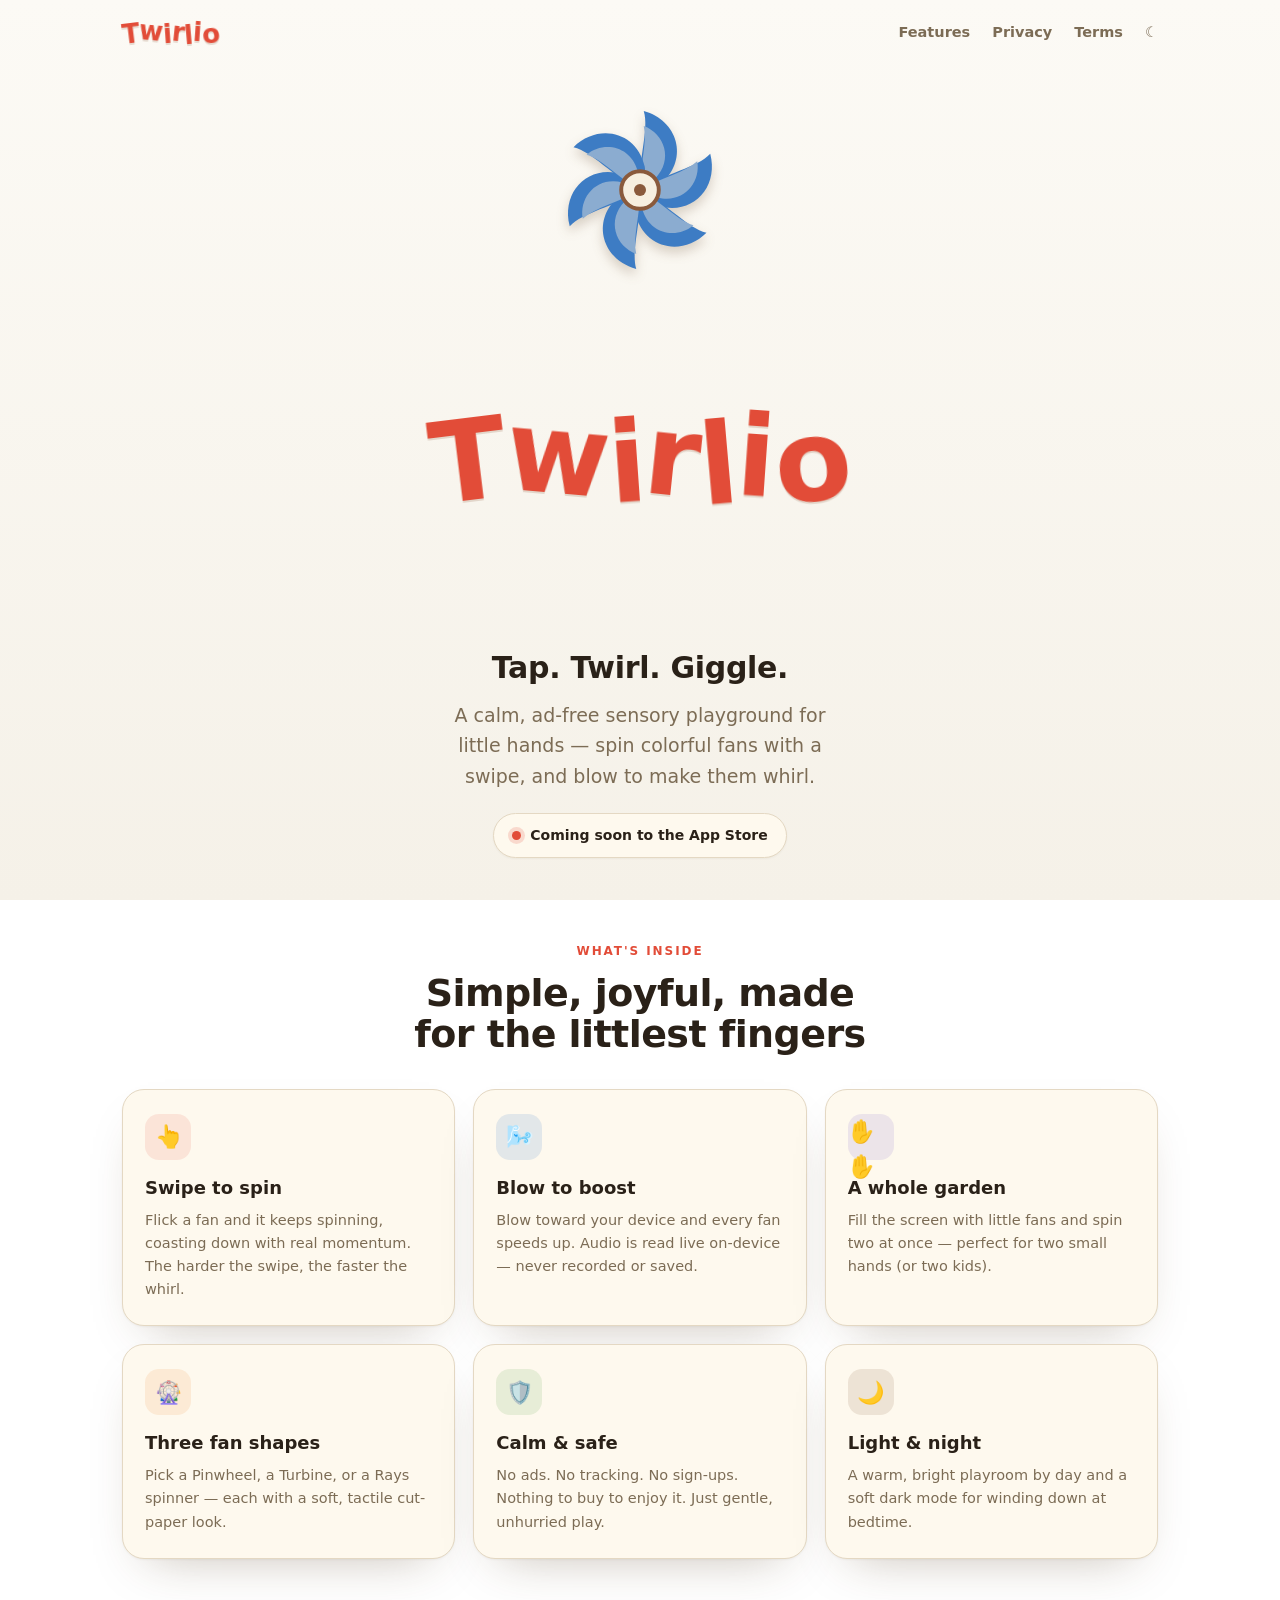
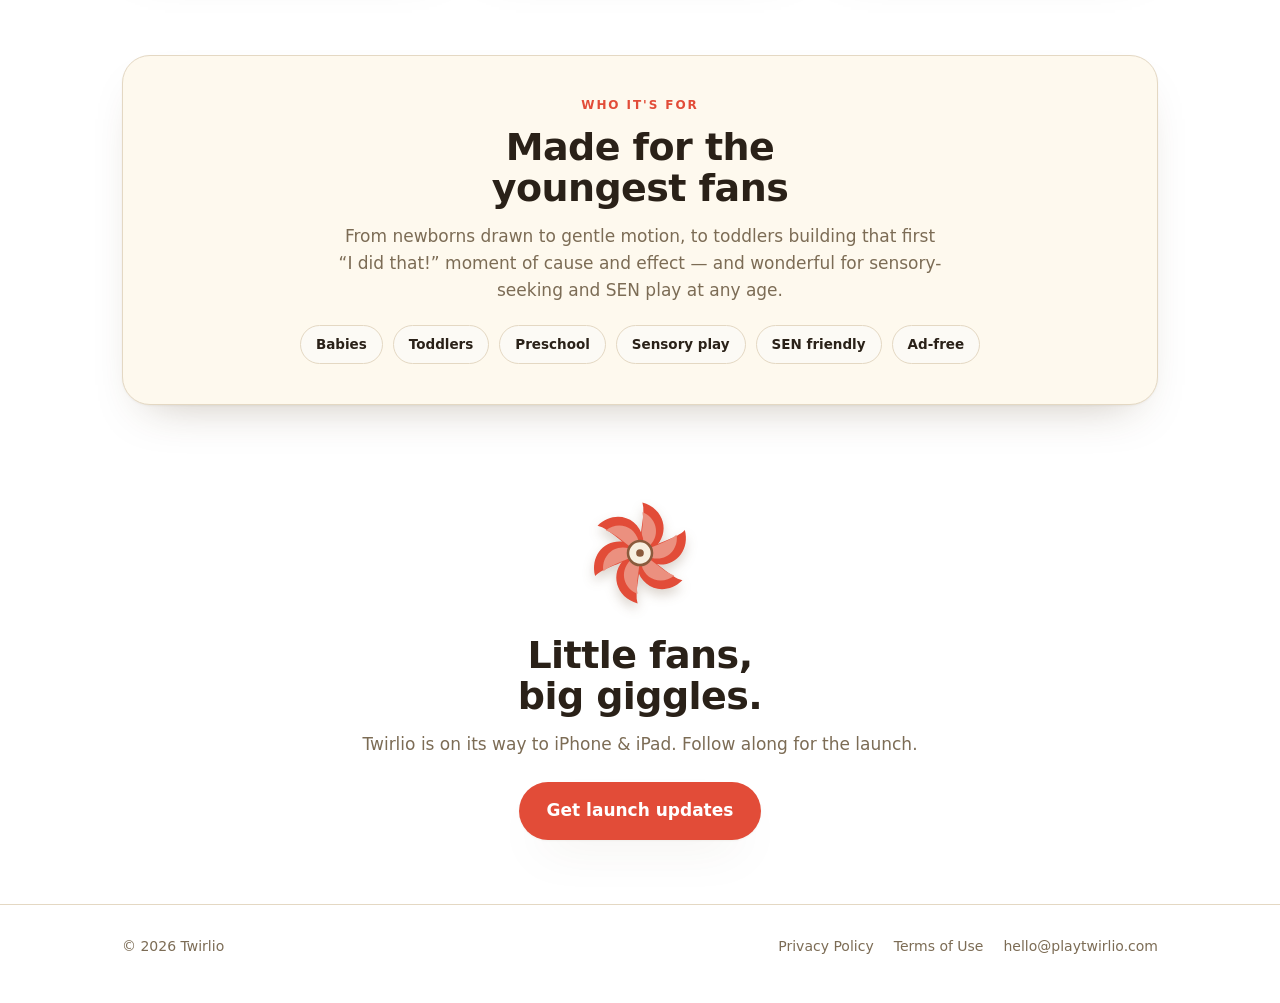
==== index.html @ 0b611ec7 "Twirlio landing site Static marketing site + Privacy/Terms for playtwirlio.com.  Co-Authored-By: Cla" ====
<!doctype html>
<html lang="en" data-theme="light">
<head>
  <meta charset="utf-8" />
  <meta name="viewport" content="width=device-width, initial-scale=1" />
  <title>Twirlio — a calm sensory playground for little hands</title>
  <meta name="description" content="Twirlio is a calm, ad-free sensory app for babies and toddlers. Spin colorful fans with a swipe, blow to make them whirl, and play a whole garden of pinwheels." />
  <meta property="og:title" content="Twirlio — a calm sensory playground for little hands" />
  <meta property="og:description" content="Spin colorful fans with a swipe, blow to make them whirl. Calm, ad-free sensory play for babies & toddlers." />
  <meta property="og:image" content="icon.png" />
  <meta name="theme-color" content="#FCFAF5" />
  <link rel="icon" href="icon.png" />
  <link rel="apple-touch-icon" href="icon.png" />
  <link rel="stylesheet" href="styles.css" />
</head>
<body>
  <div class="wrap">
    <nav>
      <span class="wordmark sm" aria-label="Twirlio">
        <span style="transform:rotate(-7deg) translateY(1px)">T</span><span style="transform:rotate(5deg) translateY(-2px)">w</span><span style="transform:rotate(-4deg) translateY(1px)">i</span><span style="transform:rotate(6deg) translateY(-1px)">r</span><span style="transform:rotate(-5deg) translateY(2px)">l</span><span style="transform:rotate(4deg) translateY(-1px)">i</span><span style="transform:rotate(-6deg) translateY(1px)">o</span>
      </span>
      <span class="links">
        <a href="#features" class="hide-sm">Features</a>
        <a href="/privacy">Privacy</a>
        <a href="/terms">Terms</a>
        <a href="#" id="themeBtn" aria-label="Toggle theme" title="Toggle theme">☾</a>
      </span>
    </nav>

    <header class="hero">
      <div class="fanhost" data-color="#3D7CC4" data-size="188" data-dur="7"></div>
      <h1 class="wordmark hero" aria-label="Twirlio">
        <span style="transform:rotate(-7deg) translateY(2px)">T</span><span style="transform:rotate(5deg) translateY(-5px)">w</span><span style="transform:rotate(-4deg) translateY(3px)">i</span><span style="transform:rotate(6deg) translateY(-3px)">r</span><span style="transform:rotate(-5deg) translateY(5px)">l</span><span style="transform:rotate(4deg) translateY(-3px)">i</span><span style="transform:rotate(-6deg) translateY(2px)">o</span>
      </h1>
      <p class="tagline">Tap. Twirl. Giggle.</p>
      <p class="dek">A calm, ad-free sensory playground for little hands — spin colorful fans with a swipe, and blow to make them whirl.</p>
      <span class="badge"><span class="dot"></span>Coming soon to the App Store</span>
    </header>

    <section id="features">
      <p class="eyebrow">What's inside</p>
      <h2>Simple, joyful, made for the littlest fingers</h2>
      <div class="features">
        <div class="card">
          <div class="ic" style="background:rgba(226,76,56,.12)">👆</div>
          <h3>Swipe to spin</h3>
          <p>Flick a fan and it keeps spinning, coasting down with real momentum. The harder the swipe, the faster the whirl.</p>
        </div>
        <div class="card">
          <div class="ic" style="background:rgba(61,124,196,.14)">🌬️</div>
          <h3>Blow to boost</h3>
          <p>Blow toward your device and every fan speeds up. Audio is read live on-device — never recorded or saved.</p>
        </div>
        <div class="card">
          <div class="ic" style="background:rgba(126,98,196,.14)">✋✋</div>
          <h3>A whole garden</h3>
          <p>Fill the screen with little fans and spin two at once — perfect for two small hands (or two kids).</p>
        </div>
        <div class="card">
          <div class="ic" style="background:rgba(240,140,60,.14)">🎡</div>
          <h3>Three fan shapes</h3>
          <p>Pick a Pinwheel, a Turbine, or a Rays spinner — each with a soft, tactile cut-paper look.</p>
        </div>
        <div class="card">
          <div class="ic" style="background:rgba(92,166,76,.14)">🛡️</div>
          <h3>Calm &amp; safe</h3>
          <p>No ads. No tracking. No sign-ups. Nothing to buy to enjoy it. Just gentle, unhurried play.</p>
        </div>
        <div class="card">
          <div class="ic" style="background:rgba(138,90,60,.14)">🌙</div>
          <h3>Light &amp; night</h3>
          <p>A warm, bright playroom by day and a soft dark mode for winding down at bedtime.</p>
        </div>
      </div>
    </section>

    <section>
      <div class="band">
        <p class="eyebrow">Who it's for</p>
        <h2>Made for the youngest fans</h2>
        <p class="lead">From newborns drawn to gentle motion, to toddlers building that first “I did that!” moment of cause and effect — and wonderful for sensory-seeking and SEN play at any age.</p>
        <div class="chips">
          <span class="chip">Babies</span>
          <span class="chip">Toddlers</span>
          <span class="chip">Preschool</span>
          <span class="chip">Sensory play</span>
          <span class="chip">SEN friendly</span>
          <span class="chip">Ad-free</span>
        </div>
      </div>
    </section>

    <section class="cta">
      <div class="fanhost" data-color="#E24C38" data-size="120" data-dur="5" data-rev style="margin:0 auto 22px"></div>
      <h2>Little fans, big giggles.</h2>
      <p class="lead" style="margin-bottom:24px">Twirlio is on its way to iPhone &amp; iPad. Follow along for the launch.</p>
      <a class="btn" href="mailto:hello@playtwirlio.com">Get launch updates</a>
    </section>
  </div>

  <footer>
    <div class="wrap foot">
      <span>© 2026 Twirlio</span>
      <span class="links">
        <a href="/privacy">Privacy Policy</a>
        <a href="/terms">Terms of Use</a>
        <a href="mailto:hello@playtwirlio.com">hello@playtwirlio.com</a>
      </span>
    </div>
  </footer>

  <script src="fans.js"></script>
</body>
</html>
---- styles.css ----
:root{
  --bg-top:#FCFAF5; --bg-bottom:#F5F1E8;
  --surface:#FEF9EE; --ink:#2A2118; --ink-soft:#7C6C55; --hair:#E4D8C3;
  --red:#E24C38; --blue:#3D7CC4; --cocoa:#8A5A3C; --cream:#F7EFE0;
  --shadow:0 1px 2px rgba(80,55,25,.05), 0 22px 48px -26px rgba(80,55,25,.34);
  --rounded: ui-rounded, "SF Pro Rounded", "Hiragino Maru Gothic ProN", "Varela Round", system-ui, sans-serif;
  --sans: system-ui, -apple-system, "Segoe UI", Roboto, Helvetica, Arial, sans-serif;
  --maxw:1080px;
}
@media (prefers-color-scheme: dark){
  :root{
    --bg-top:#17140F; --bg-bottom:#221C15; --surface:#241F18; --ink:#F0E7D6;
    --ink-soft:#A89A82; --hair:#3A322A;
    --shadow:0 1px 2px rgba(0,0,0,.4), 0 22px 50px -24px rgba(0,0,0,.7);
  }
}
:root[data-theme="light"]{ --bg-top:#FCFAF5; --bg-bottom:#F5F1E8; --surface:#FEF9EE; --ink:#2A2118; --ink-soft:#7C6C55; --hair:#E4D8C3; --shadow:0 1px 2px rgba(80,55,25,.05), 0 22px 48px -26px rgba(80,55,25,.34); }
:root[data-theme="dark"]{ --bg-top:#17140F; --bg-bottom:#221C15; --surface:#241F18; --ink:#F0E7D6; --ink-soft:#A89A82; --hair:#3A322A; --shadow:0 1px 2px rgba(0,0,0,.4), 0 22px 50px -24px rgba(0,0,0,.7); }

*{box-sizing:border-box}
html{scroll-behavior:smooth}
body{margin:0;background:linear-gradient(180deg,var(--bg-top),var(--bg-bottom)) no-repeat;background-attachment:fixed;
  color:var(--ink);font-family:var(--sans);line-height:1.6;-webkit-font-smoothing:antialiased;}
.wrap{max-width:var(--maxw);margin:0 auto;padding:0 22px;}
a{color:var(--blue);text-decoration:none;text-underline-offset:2px}
a:hover{text-decoration:underline}

/* nav */
nav{display:flex;align-items:center;justify-content:space-between;padding:20px 0;gap:16px;}
nav .links{display:flex;gap:22px;align-items:center;font-family:var(--rounded);font-weight:600;font-size:14.5px}
nav .links a{color:var(--ink-soft)} nav .links a:hover{color:var(--ink);text-decoration:none}
@media(max-width:560px){nav .links a.hide-sm{display:none}}

/* bubbly wordmark */
.wordmark{display:inline-flex;font-family:var(--rounded);font-weight:900;color:var(--red);line-height:1;
  letter-spacing:-.01em;user-select:none}
.wordmark span{display:inline-block;filter:drop-shadow(0 2px 0 rgba(138,90,60,.20))}
.wordmark.sm{font-size:26px}
.wordmark.hero{font-size:clamp(58px,12vw,112px)}

/* hero */
.hero{text-align:center;padding:24px 0 40px;position:relative}
.hero .fanhost{margin:6px auto 20px}
.tagline{font-family:var(--rounded);font-weight:800;font-size:clamp(20px,3.4vw,30px);margin:14px 0 8px;letter-spacing:-.01em}
.dek{color:var(--ink-soft);font-size:clamp(16px,2.2vw,19px);max-width:34ch;margin:0 auto 22px;text-wrap:pretty}
.badge{display:inline-flex;align-items:center;gap:9px;font-family:var(--rounded);font-weight:700;font-size:14px;
  background:var(--surface);border:1px solid var(--hair);border-radius:999px;padding:10px 18px;box-shadow:var(--shadow);color:var(--ink)}
.badge .dot{width:9px;height:9px;border-radius:50%;background:var(--red);box-shadow:0 0 0 4px rgba(226,76,56,.18)}

/* sections */
section{padding:44px 0}
.eyebrow{font-family:var(--sans);font-size:12px;letter-spacing:.16em;text-transform:uppercase;color:var(--red);font-weight:700;margin:0 0 12px;text-align:center}
h2{font-family:var(--rounded);font-weight:800;font-size:clamp(26px,4vw,38px);line-height:1.08;letter-spacing:-.015em;text-align:center;margin:0 auto 14px;max-width:18ch;text-wrap:balance}
.lead{color:var(--ink-soft);font-size:17px;max-width:56ch;margin:0 auto;text-align:center;text-wrap:pretty}

/* feature grid */
.features{display:grid;grid-template-columns:repeat(3,1fr);gap:18px;margin-top:34px}
@media(max-width:820px){.features{grid-template-columns:repeat(2,1fr)}}
@media(max-width:520px){.features{grid-template-columns:1fr}}
.card{background:var(--surface);border:1px solid var(--hair);border-radius:22px;padding:24px 22px;box-shadow:var(--shadow)}
.card .ic{width:46px;height:46px;border-radius:14px;display:grid;place-items:center;margin-bottom:14px;font-size:22px}
.card h3{font-family:var(--rounded);font-weight:800;font-size:18px;margin:0 0 6px}
.card p{margin:0;color:var(--ink-soft);font-size:14.5px}

/* who / calm band */
.band{background:var(--surface);border:1px solid var(--hair);border-radius:28px;padding:40px 28px;box-shadow:var(--shadow);margin-top:8px}
.chips{display:flex;flex-wrap:wrap;gap:10px;justify-content:center;margin-top:20px}
.chip{font-family:var(--rounded);font-weight:700;font-size:13.5px;color:var(--ink);background:var(--bg-top);
  border:1px solid var(--hair);border-radius:999px;padding:8px 15px}

/* cta */
.cta{text-align:center}
.btn{display:inline-flex;align-items:center;gap:10px;font-family:var(--rounded);font-weight:800;font-size:17px;
  background:var(--red);color:#fff;border-radius:999px;padding:15px 28px;box-shadow:var(--shadow);border:none;cursor:pointer}
.btn:hover{text-decoration:none;filter:brightness(1.03)}

/* footer */
footer{border-top:1px solid var(--hair);margin-top:20px;padding:30px 0 46px;color:var(--ink-soft);font-size:14px}
.foot{display:flex;justify-content:space-between;align-items:center;gap:16px;flex-wrap:wrap}
.foot .links{display:flex;gap:20px;flex-wrap:wrap}
.foot a{color:var(--ink-soft)}
.foot a:hover{color:var(--ink)}

/* fan hosts */
.fanhost{display:grid;place-items:center}
.fan{overflow:visible}
.fan .spin{transform-box:fill-box;transform-origin:center;animation:spin var(--dur,5s) linear infinite}
.fan.rev .spin{animation-direction:reverse}
@keyframes spin{to{transform:rotate(360deg)}}
@media (prefers-reduced-motion: reduce){ .fan .spin{animation:none} }

/* legal doc pages */
.doc{max-width:760px;margin:0 auto;padding:12px 0 60px}
.doc h1{font-family:var(--rounded);font-weight:800;font-size:clamp(30px,5vw,42px);margin:8px 0 6px;letter-spacing:-.015em}
.doc .updated{color:var(--ink-soft);font-size:14px;margin:0 0 28px}
.doc h2{text-align:left;font-size:20px;margin:30px 0 8px;max-width:none}
.doc p, .doc li{color:var(--ink);font-size:16px}
.doc p{margin:0 0 14px}
.doc ul{margin:0 0 14px;padding-left:22px}
.doc li{margin:0 0 8px}
.doc a{font-weight:600}
.back{display:inline-flex;align-items:center;gap:6px;font-family:var(--rounded);font-weight:700;font-size:14px;color:var(--ink-soft);margin-bottom:8px}
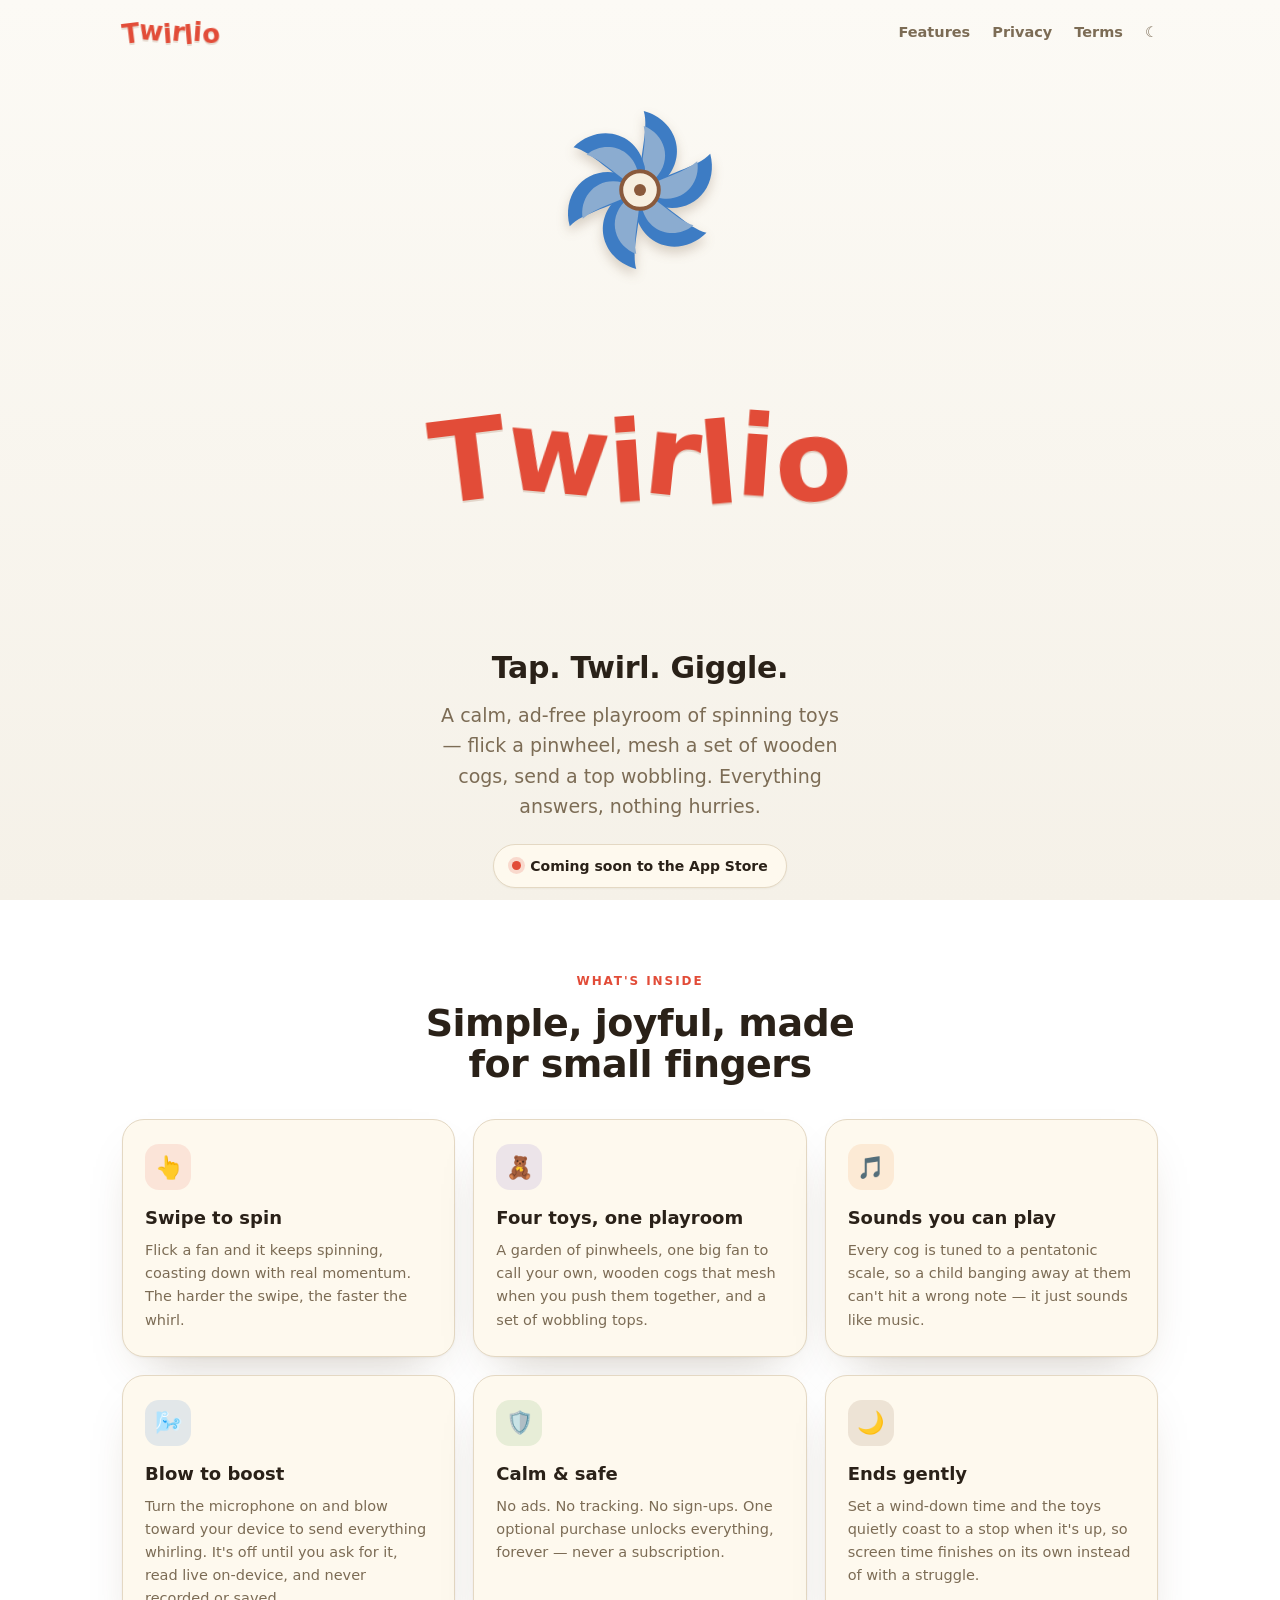
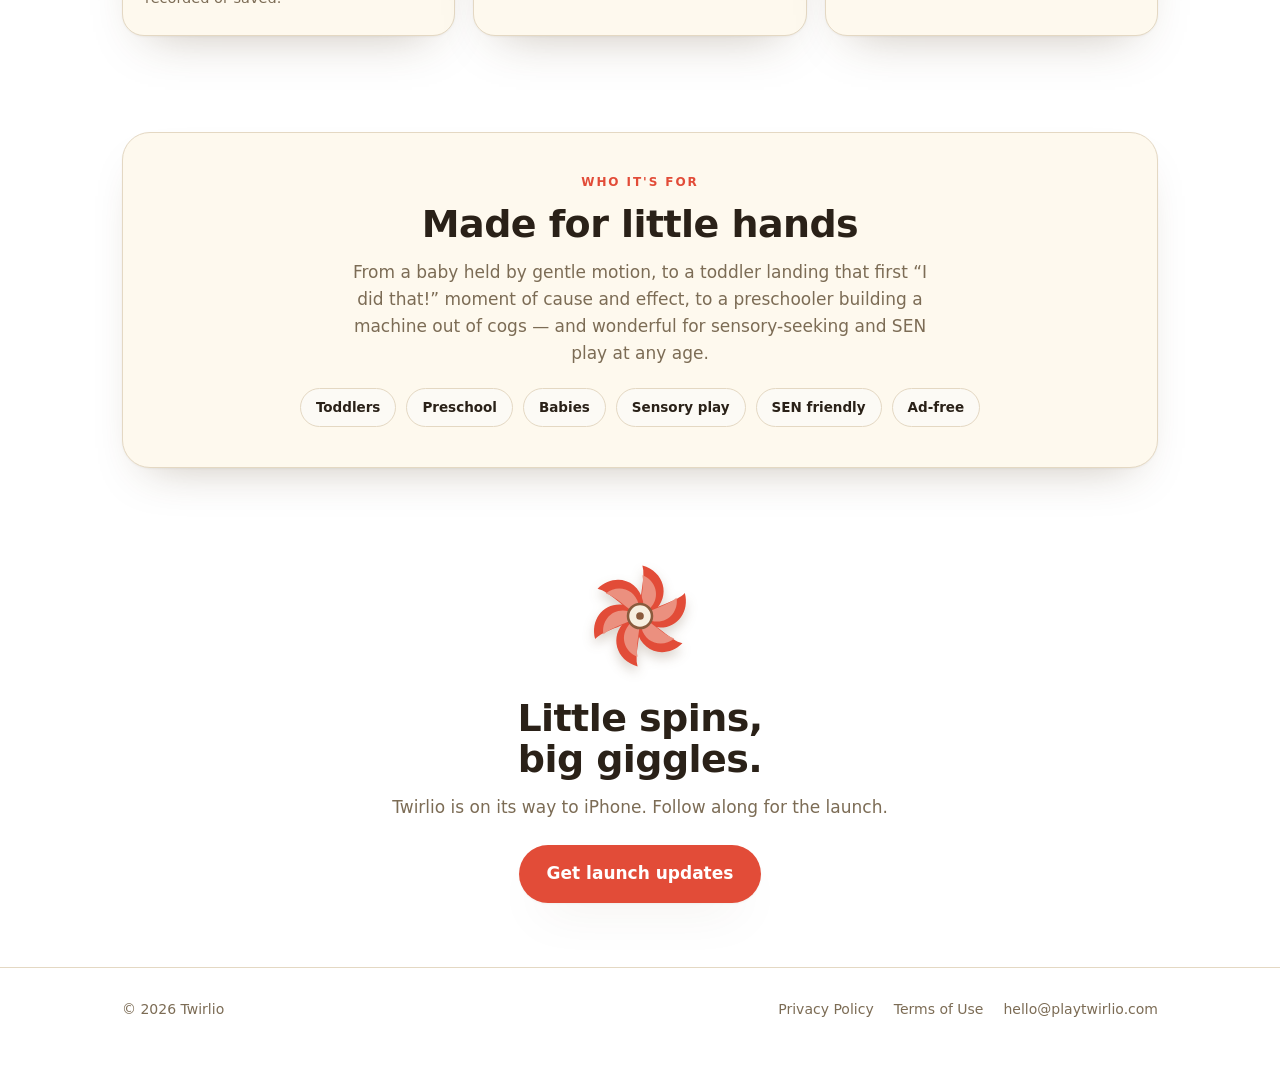
==== commit 754e1622: "Rewrite landing copy for the new positioning Retitle to "calm spinning toys for little hands", match" ====
--- a/index.html
+++ b/index.html
@@ -3,10 +3,10 @@
 <head>
   <meta charset="utf-8" />
   <meta name="viewport" content="width=device-width, initial-scale=1" />
-  <title>Twirlio — a calm sensory playground for little hands</title>
-  <meta name="description" content="Twirlio is a calm, ad-free sensory app for babies and toddlers. Spin colorful fans with a swipe, blow to make them whirl, and play a whole garden of pinwheels." />
-  <meta property="og:title" content="Twirlio — a calm sensory playground for little hands" />
-  <meta property="og:description" content="Spin colorful fans with a swipe, blow to make them whirl. Calm, ad-free sensory play for babies & toddlers." />
+  <title>Twirlio — calm spinning toys for little hands</title>
+  <meta name="description" content="Twirlio is a calm, ad-free box of spinning toys for toddlers and preschoolers. Flick a pinwheel, mesh wooden cogs, wobble a spinning top — quiet, unhurried sensory play with no ads and nothing to sign up for." />
+  <meta property="og:title" content="Twirlio — calm spinning toys for little hands" />
+  <meta property="og:description" content="Pinwheels, gears and spinning tops that answer every touch. Calm, ad-free sensory play for little hands." />
   <meta property="og:image" content="icon.png" />
   <meta name="theme-color" content="#FCFAF5" />
   <link rel="icon" href="icon.png" />
@@ -33,13 +33,13 @@
         <span style="transform:rotate(-7deg) translateY(2px)">T</span><span style="transform:rotate(5deg) translateY(-5px)">w</span><span style="transform:rotate(-4deg) translateY(3px)">i</span><span style="transform:rotate(6deg) translateY(-3px)">r</span><span style="transform:rotate(-5deg) translateY(5px)">l</span><span style="transform:rotate(4deg) translateY(-3px)">i</span><span style="transform:rotate(-6deg) translateY(2px)">o</span>
       </h1>
       <p class="tagline">Tap. Twirl. Giggle.</p>
-      <p class="dek">A calm, ad-free sensory playground for little hands — spin colorful fans with a swipe, and blow to make them whirl.</p>
+      <p class="dek">A calm, ad-free playroom of spinning toys — flick a pinwheel, mesh a set of wooden cogs, send a top wobbling. Everything answers, nothing hurries.</p>
       <span class="badge"><span class="dot"></span>Coming soon to the App Store</span>
     </header>
 
     <section id="features">
       <p class="eyebrow">What's inside</p>
-      <h2>Simple, joyful, made for the littlest fingers</h2>
+      <h2>Simple, joyful, made for small fingers</h2>
       <div class="features">
         <div class="card">
           <div class="ic" style="background:rgba(226,76,56,.12)">👆</div>
@@ -47,29 +47,29 @@
           <p>Flick a fan and it keeps spinning, coasting down with real momentum. The harder the swipe, the faster the whirl.</p>
         </div>
         <div class="card">
+          <div class="ic" style="background:rgba(126,98,196,.14)">🧸</div>
+          <h3>Four toys, one playroom</h3>
+          <p>A garden of pinwheels, one big fan to call your own, wooden cogs that mesh when you push them together, and a set of wobbling tops.</p>
+        </div>
+        <div class="card">
+          <div class="ic" style="background:rgba(240,140,60,.14)">🎵</div>
+          <h3>Sounds you can play</h3>
+          <p>Every cog is tuned to a pentatonic scale, so a child banging away at them can't hit a wrong note — it just sounds like music.</p>
+        </div>
+        <div class="card">
           <div class="ic" style="background:rgba(61,124,196,.14)">🌬️</div>
           <h3>Blow to boost</h3>
-          <p>Blow toward your device and every fan speeds up. Audio is read live on-device — never recorded or saved.</p>
-        </div>
-        <div class="card">
-          <div class="ic" style="background:rgba(126,98,196,.14)">✋✋</div>
-          <h3>A whole garden</h3>
-          <p>Fill the screen with little fans and spin two at once — perfect for two small hands (or two kids).</p>
-        </div>
-        <div class="card">
-          <div class="ic" style="background:rgba(240,140,60,.14)">🎡</div>
-          <h3>Three fan shapes</h3>
-          <p>Pick a Pinwheel, a Turbine, or a Rays spinner — each with a soft, tactile cut-paper look.</p>
+          <p>Turn the microphone on and blow toward your device to send everything whirling. It's off until you ask for it, read live on-device, and never recorded or saved.</p>
         </div>
         <div class="card">
           <div class="ic" style="background:rgba(92,166,76,.14)">🛡️</div>
           <h3>Calm &amp; safe</h3>
-          <p>No ads. No tracking. No sign-ups. Nothing to buy to enjoy it. Just gentle, unhurried play.</p>
+          <p>No ads. No tracking. No sign-ups. One optional purchase unlocks everything, forever — never a subscription.</p>
         </div>
         <div class="card">
           <div class="ic" style="background:rgba(138,90,60,.14)">🌙</div>
-          <h3>Light &amp; night</h3>
-          <p>A warm, bright playroom by day and a soft dark mode for winding down at bedtime.</p>
+          <h3>Ends gently</h3>
+          <p>Set a wind-down time and the toys quietly coast to a stop when it's up, so screen time finishes on its own instead of with a struggle.</p>
         </div>
       </div>
     </section>
@@ -77,12 +77,12 @@
     <section>
       <div class="band">
         <p class="eyebrow">Who it's for</p>
-        <h2>Made for the youngest fans</h2>
-        <p class="lead">From newborns drawn to gentle motion, to toddlers building that first “I did that!” moment of cause and effect — and wonderful for sensory-seeking and SEN play at any age.</p>
+        <h2>Made for little hands</h2>
+        <p class="lead">From a baby held by gentle motion, to a toddler landing that first “I did that!” moment of cause and effect, to a preschooler building a machine out of cogs — and wonderful for sensory-seeking and SEN play at any age.</p>
         <div class="chips">
-          <span class="chip">Babies</span>
           <span class="chip">Toddlers</span>
           <span class="chip">Preschool</span>
+          <span class="chip">Babies</span>
           <span class="chip">Sensory play</span>
           <span class="chip">SEN friendly</span>
           <span class="chip">Ad-free</span>
@@ -92,8 +92,8 @@
 
     <section class="cta">
       <div class="fanhost" data-color="#E24C38" data-size="120" data-dur="5" data-rev style="margin:0 auto 22px"></div>
-      <h2>Little fans, big giggles.</h2>
-      <p class="lead" style="margin-bottom:24px">Twirlio is on its way to iPhone &amp; iPad. Follow along for the launch.</p>
+      <h2>Little spins, big giggles.</h2>
+      <p class="lead" style="margin-bottom:24px">Twirlio is on its way to iPhone. Follow along for the launch.</p>
       <a class="btn" href="mailto:hello@playtwirlio.com">Get launch updates</a>
     </section>
   </div>
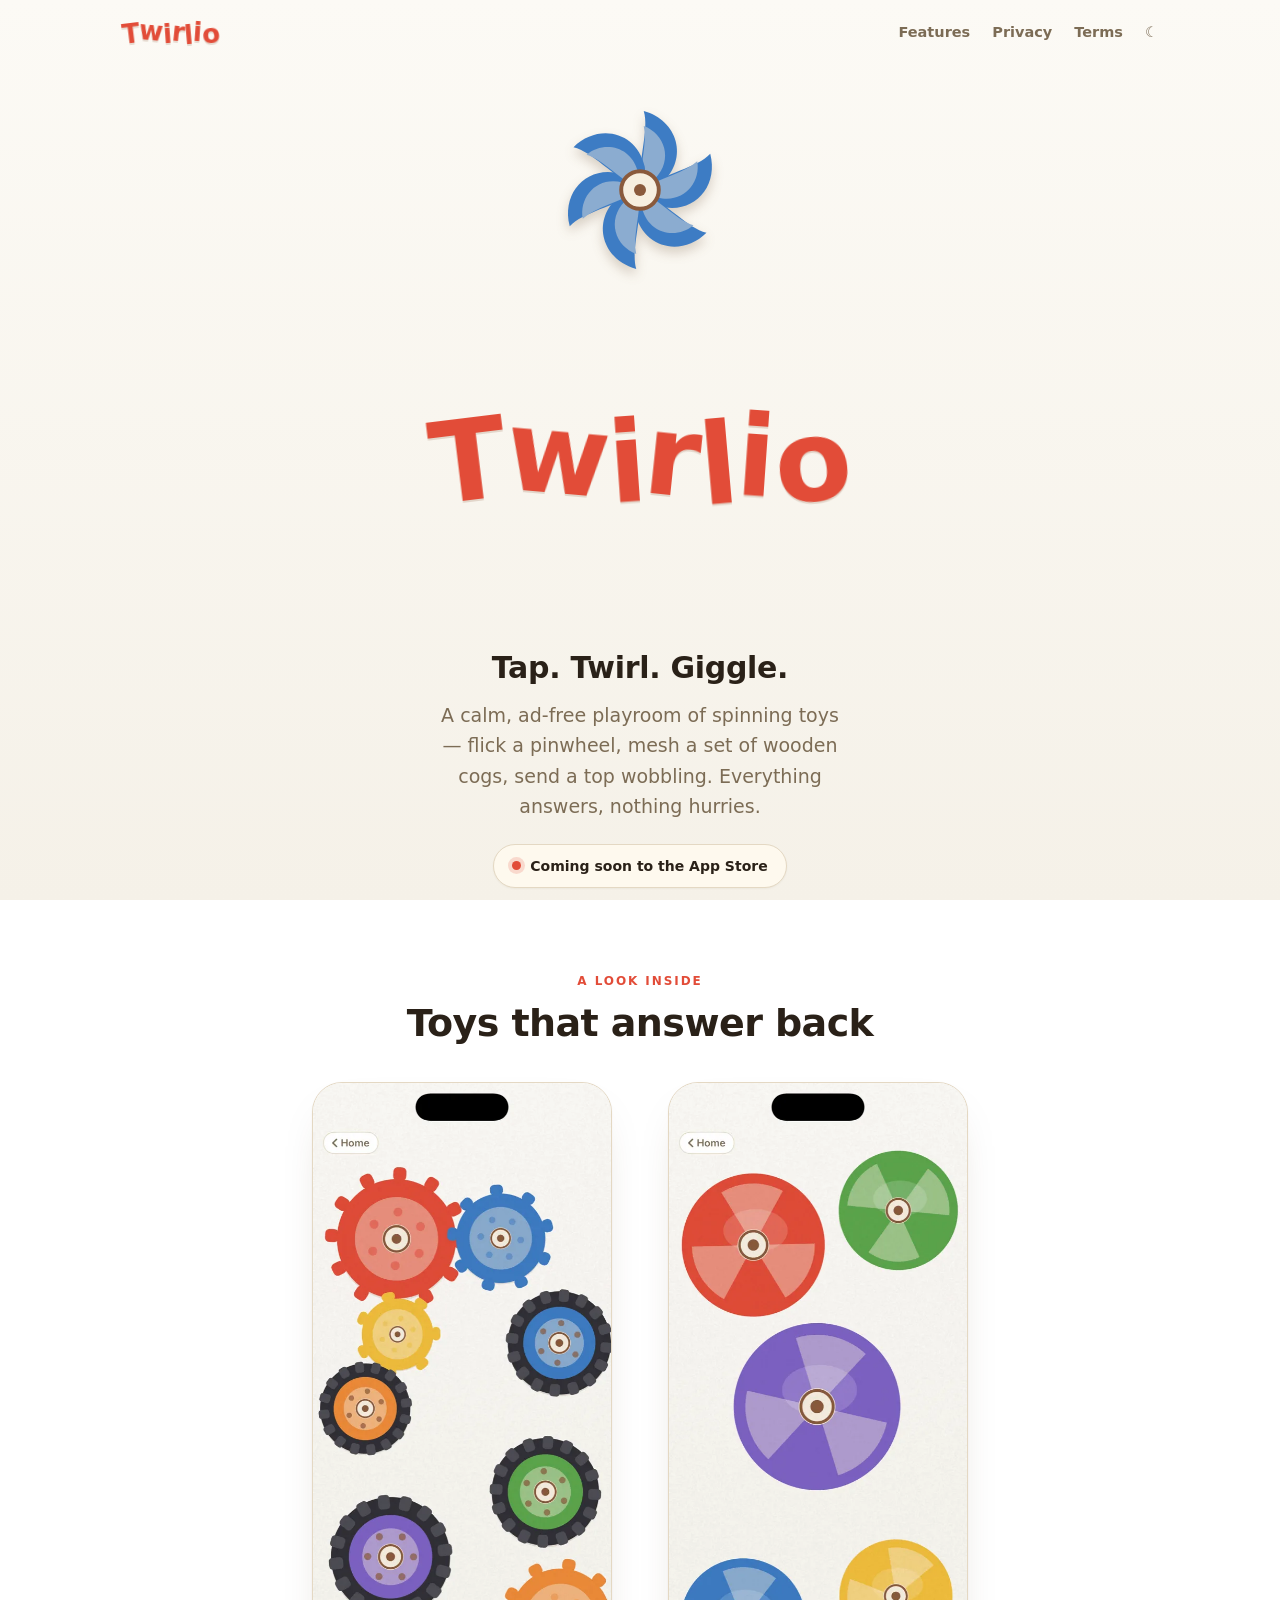
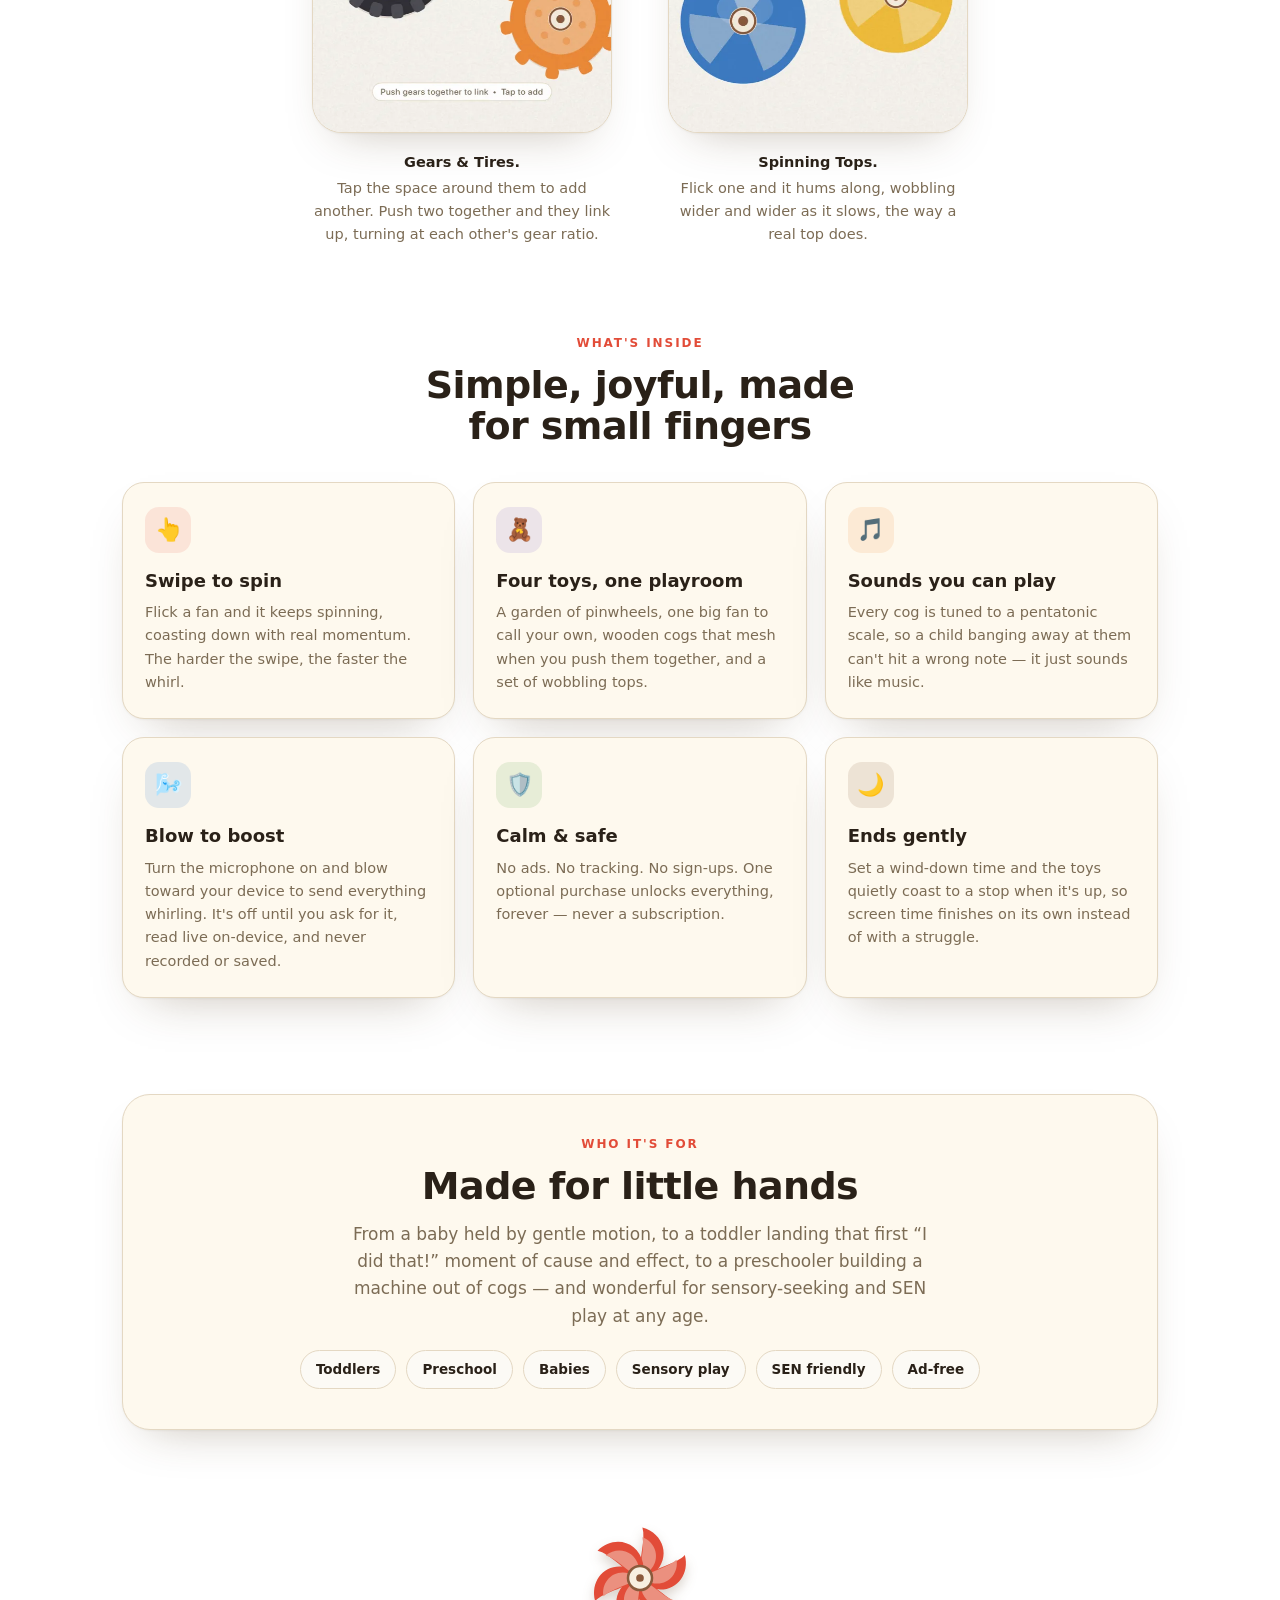
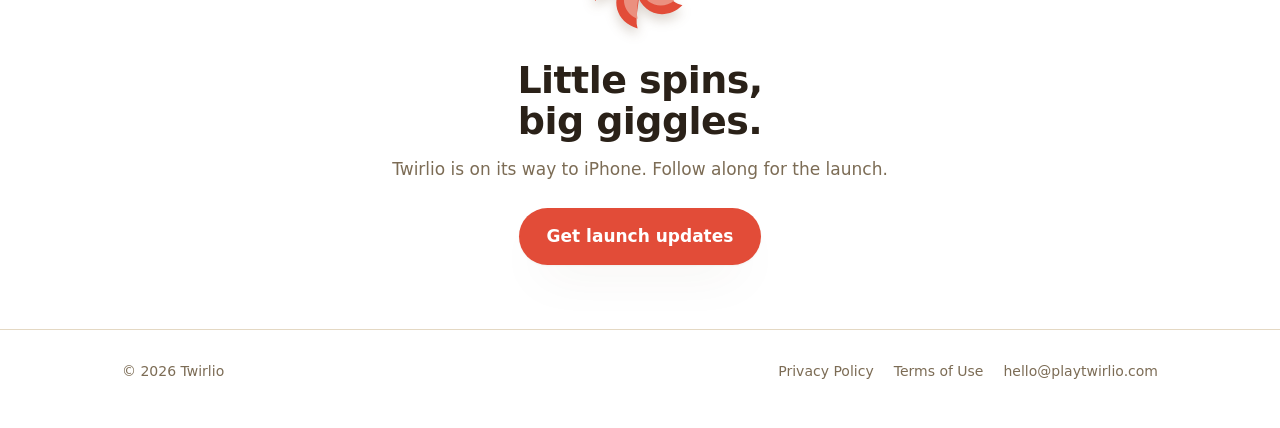
==== commit 08d81c0d: "Add Gears and Tops screenshots to the landing page The copy now leads with cogs and tops, but every " ====
--- a/index.html
+++ b/index.html
@@ -11,7 +11,7 @@
   <meta name="theme-color" content="#FCFAF5" />
   <link rel="icon" href="icon.png" />
   <link rel="apple-touch-icon" href="icon.png" />
-  <link rel="stylesheet" href="styles.css" />
+  <link rel="stylesheet" href="styles.css?v=2" />
 </head>
 <body>
   <div class="wrap">
@@ -36,6 +36,29 @@
       <p class="dek">A calm, ad-free playroom of spinning toys — flick a pinwheel, mesh a set of wooden cogs, send a top wobbling. Everything answers, nothing hurries.</p>
       <span class="badge"><span class="dot"></span>Coming soon to the App Store</span>
     </header>
+
+    <section id="look">
+      <p class="eyebrow">A look inside</p>
+      <h2>Toys that answer back</h2>
+      <div class="shots">
+        <figure>
+          <picture>
+            <source srcset="shot-gears.webp" type="image/webp" />
+            <img src="shot-gears.png" width="570" height="1240" loading="lazy" decoding="async"
+                 alt="Gears &amp; Tires in Twirlio: bright red, blue and yellow cogs meshed together at the top of the screen, with tractor tires and a loose orange cog scattered below." />
+          </picture>
+          <figcaption><strong>Gears &amp; Tires.</strong> Tap the space around them to add another. Push two together and they link up, turning at each other's gear ratio.</figcaption>
+        </figure>
+        <figure>
+          <picture>
+            <source srcset="shot-tops.webp" type="image/webp" />
+            <img src="shot-tops.png" width="570" height="1240" loading="lazy" decoding="async"
+                 alt="Spinning Tops in Twirlio: five big colored discs — red, green, purple, blue and yellow — two of them mid-spin and wobbling." />
+          </picture>
+          <figcaption><strong>Spinning Tops.</strong> Flick one and it hums along, wobbling wider and wider as it slows, the way a real top does.</figcaption>
+        </figure>
+      </div>
+    </section>
 
     <section id="features">
       <p class="eyebrow">What's inside</p>
--- a/styles.css
+++ b/styles.css
@@ -53,6 +53,19 @@
 h2{font-family:var(--rounded);font-weight:800;font-size:clamp(26px,4vw,38px);line-height:1.08;letter-spacing:-.015em;text-align:center;margin:0 auto 14px;max-width:18ch;text-wrap:balance}
 .lead{color:var(--ink-soft);font-size:17px;max-width:56ch;margin:0 auto;text-align:center;text-wrap:pretty}
 
+/* screenshots */
+.shots{display:flex;flex-wrap:wrap;justify-content:center;gap:44px 56px;margin-top:38px}
+.shots figure{margin:0;flex:0 1 300px;min-width:0;max-width:310px;display:flex;flex-direction:column;align-items:center}
+.shots img{
+  display:block;width:100%;height:auto;
+  border-radius:30px;border:1px solid var(--hair);
+  box-shadow:var(--shadow);
+  background:var(--bg-top);
+}
+.shots figcaption{margin-top:18px;color:var(--ink-soft);font-size:14.5px;text-align:center;text-wrap:pretty;max-width:34ch}
+.shots figcaption strong{color:var(--ink);font-family:var(--rounded);font-weight:800;display:block;margin-bottom:3px}
+@media(max-width:520px){.shots{gap:38px}.shots figure{flex-basis:250px}}
+
 /* feature grid */
 .features{display:grid;grid-template-columns:repeat(3,1fr);gap:18px;margin-top:34px}
 @media(max-width:820px){.features{grid-template-columns:repeat(2,1fr)}}
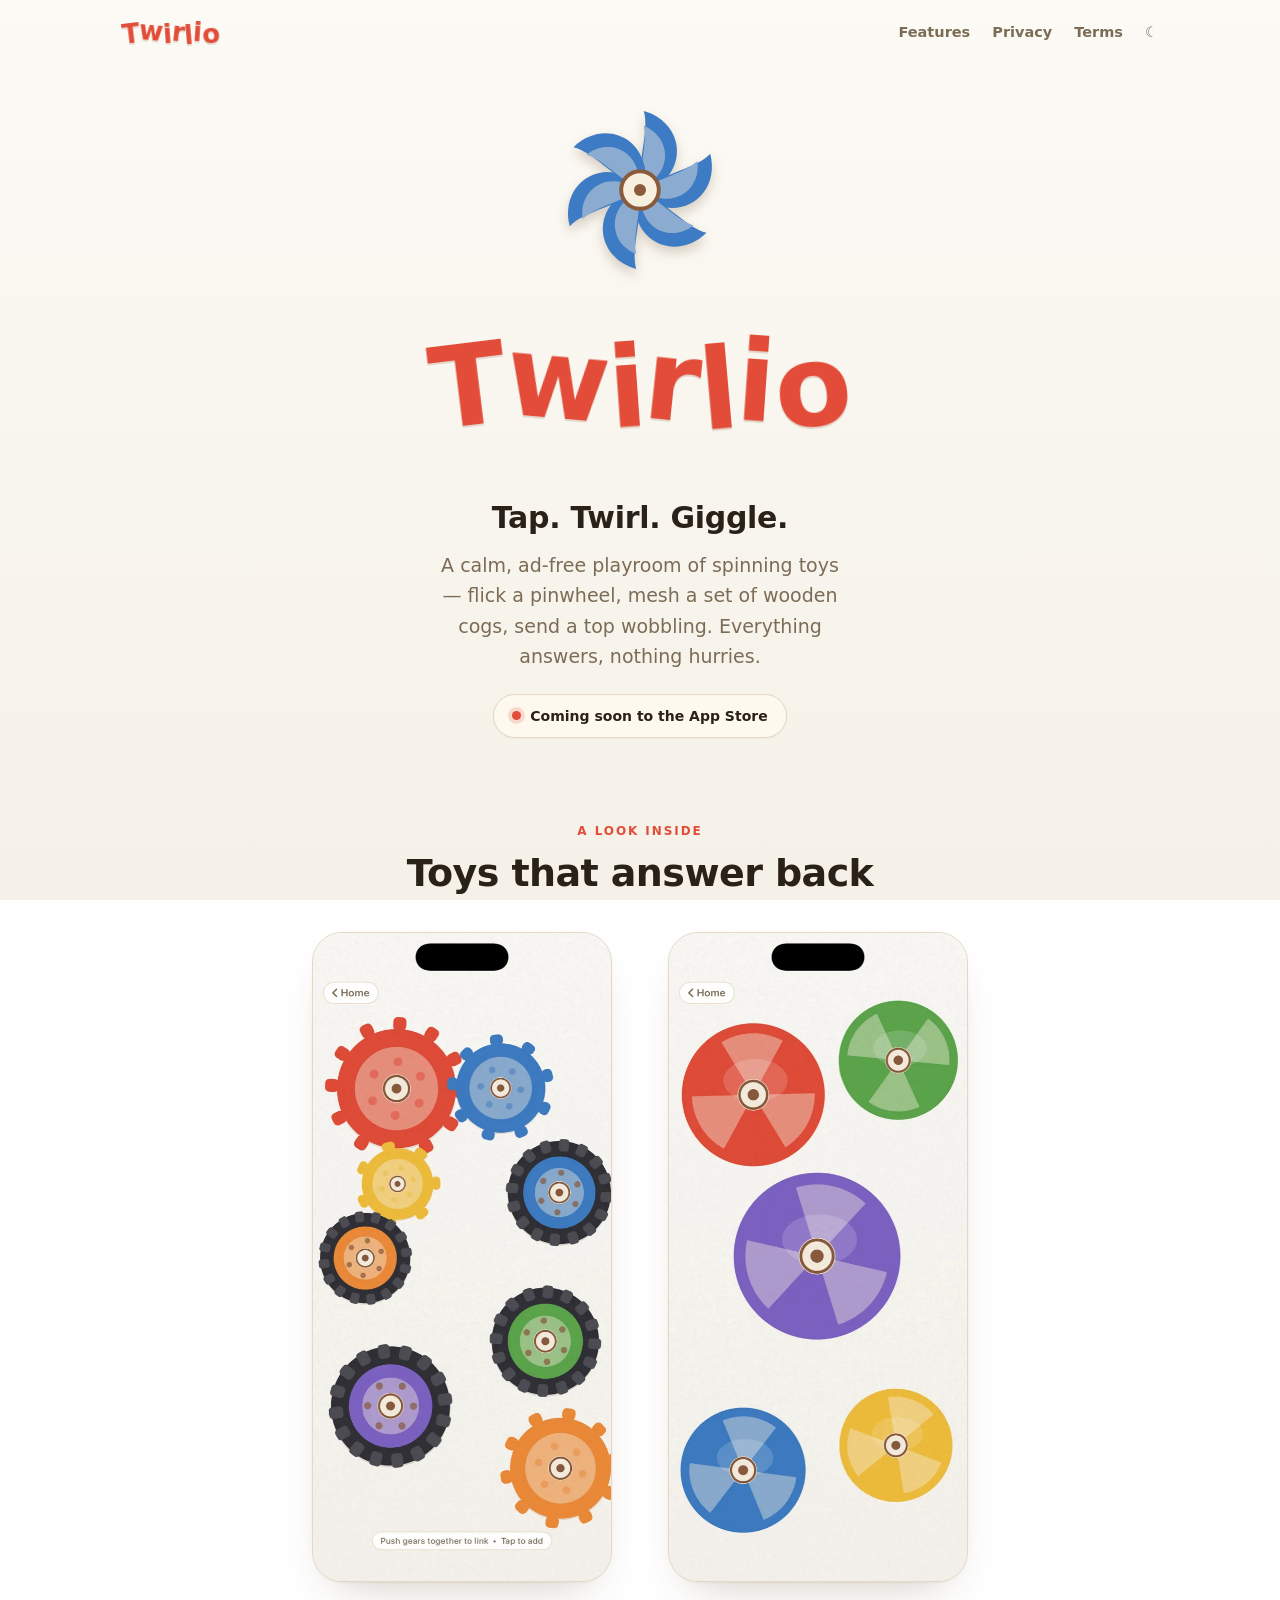
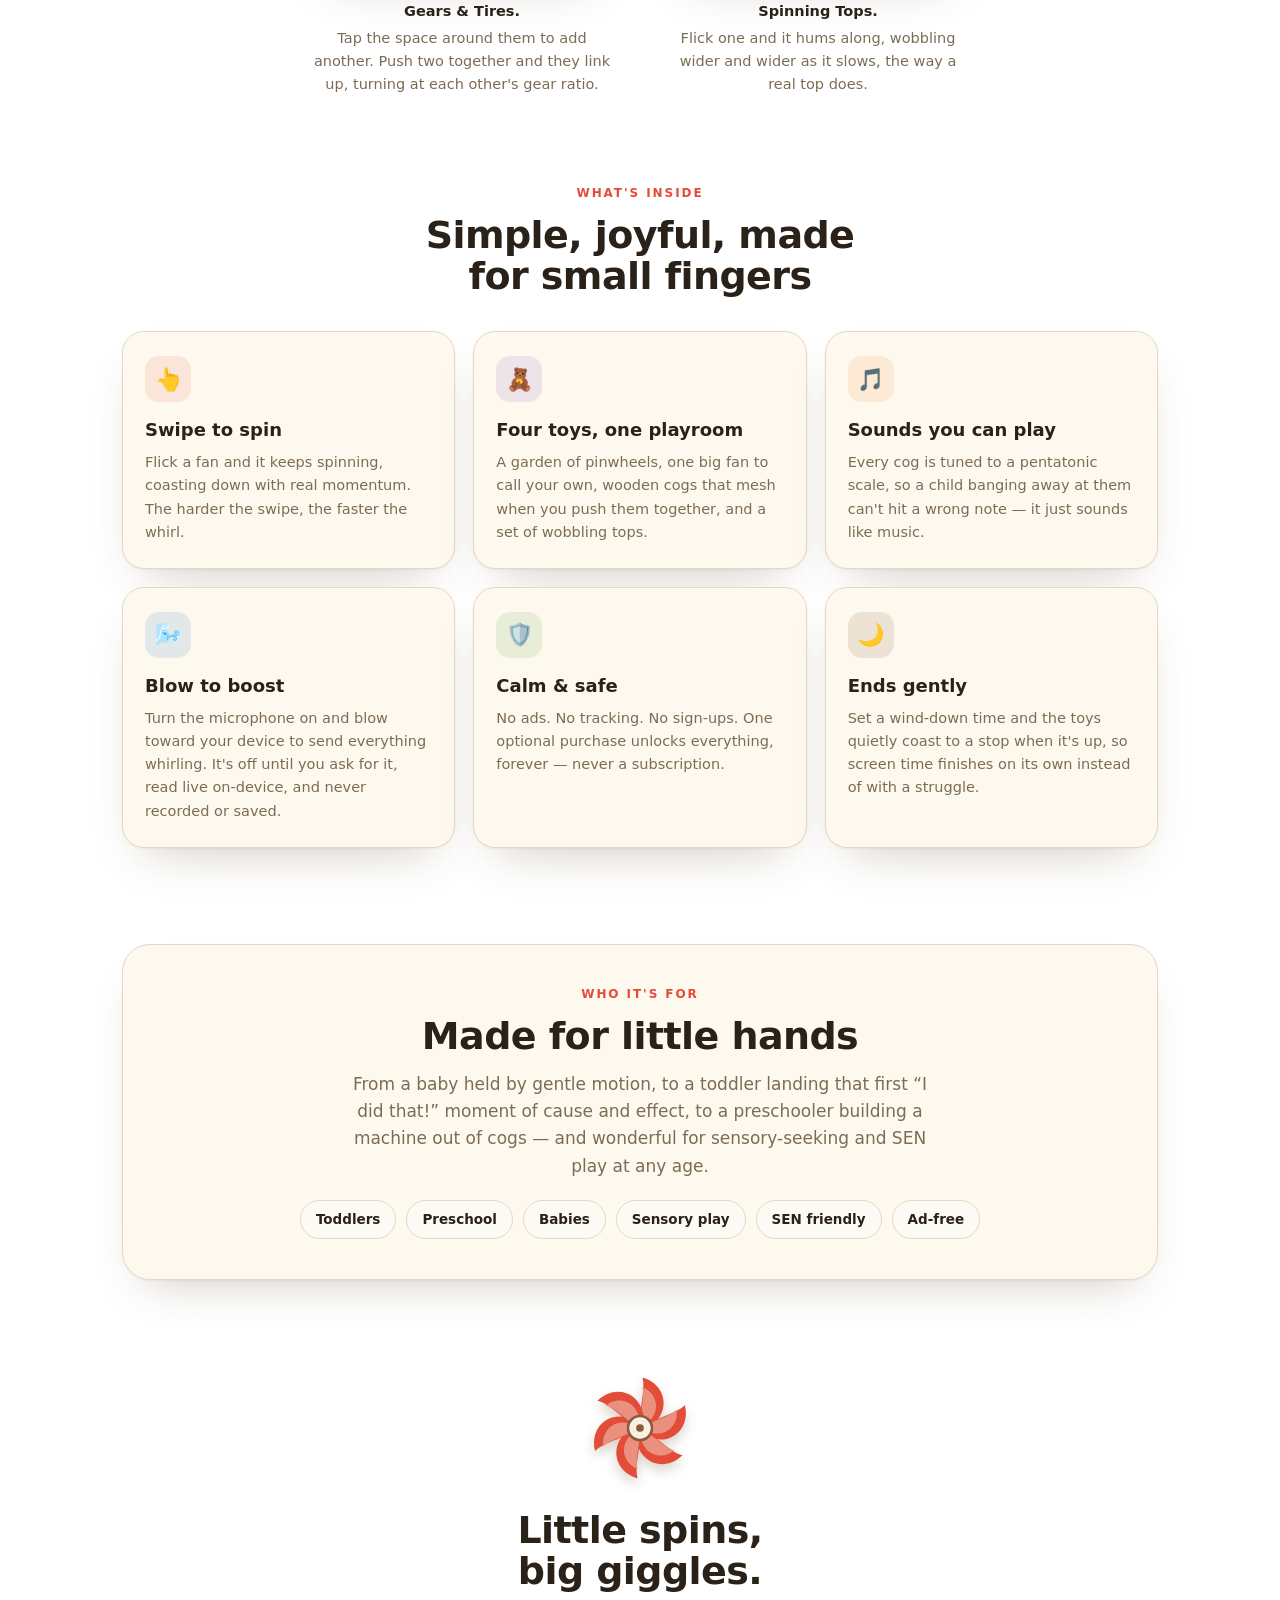
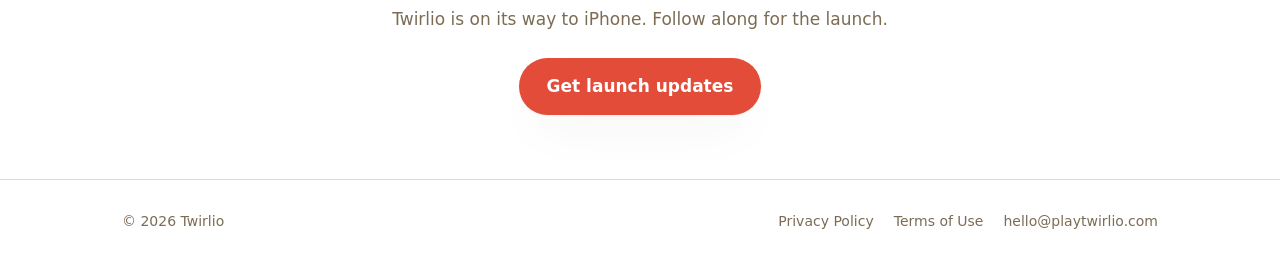
==== commit ed93b8e1: "Add SEO fundamentals and fix broken link previews og:image was a relative path, which every scraper " ====
--- a/index.html
+++ b/index.html
@@ -7,11 +7,48 @@
   <meta name="description" content="Twirlio is a calm, ad-free box of spinning toys for toddlers and preschoolers. Flick a pinwheel, mesh wooden cogs, wobble a spinning top — quiet, unhurried sensory play with no ads and nothing to sign up for." />
   <meta property="og:title" content="Twirlio — calm spinning toys for little hands" />
   <meta property="og:description" content="Pinwheels, gears and spinning tops that answer every touch. Calm, ad-free sensory play for little hands." />
-  <meta property="og:image" content="icon.png" />
+  <!-- Absolute, and it must stay absolute: a relative og:image is silently
+       ignored by every scraper, which is why link previews were rendering
+       with no picture at all in Messages, Slack and everywhere else. -->
+  <meta property="og:image" content="https://www.playtwirlio.com/og-cover.png" />
+  <meta property="og:image:width" content="1200" />
+  <meta property="og:image:height" content="630" />
+  <meta property="og:image:alt" content="Five colorful paper pinwheels on a warm off-white background." />
+  <meta property="og:url" content="https://www.playtwirlio.com/" />
+  <meta property="og:type" content="website" />
+  <meta property="og:site_name" content="Twirlio" />
+  <meta name="twitter:card" content="summary_large_image" />
+  <meta name="twitter:title" content="Twirlio — calm spinning toys for little hands" />
+  <meta name="twitter:description" content="Pinwheels, gears and spinning tops that answer every touch. Calm, ad-free sensory play for little hands." />
+  <meta name="twitter:image" content="https://www.playtwirlio.com/og-cover.png" />
+  <!-- The apex 308s to www, so www is the canonical host. Without this the two
+       can be treated as separate sites and the ranking signals get split. -->
+  <link rel="canonical" href="https://www.playtwirlio.com/" />
   <meta name="theme-color" content="#FCFAF5" />
   <link rel="icon" href="icon.png" />
   <link rel="apple-touch-icon" href="icon.png" />
-  <link rel="stylesheet" href="styles.css?v=2" />
+  <link rel="stylesheet" href="styles.css?v=3" />
+  <script type="application/ld+json">
+  {
+    "@context": "https://schema.org",
+    "@type": "SoftwareApplication",
+    "name": "Twirlio",
+    "description": "A calm, ad-free playroom of spinning toys for toddlers and preschoolers — pinwheels, meshing wooden cogs and spinning tops. No ads, no tracking, no subscription.",
+    "applicationCategory": "GameApplication",
+    "applicationSubCategory": "Kids",
+    "operatingSystem": "iOS 17.0 or later",
+    "url": "https://www.playtwirlio.com/",
+    "image": "https://www.playtwirlio.com/og-cover.png",
+    "inLanguage": "en",
+    "offers": {
+      "@type": "Offer",
+      "price": "0",
+      "priceCurrency": "USD",
+      "description": "Free to download. One optional in-app purchase unlocks every toy."
+    },
+    "author": { "@type": "Person", "name": "Eric Domingo" }
+  }
+  </script>
 </head>
 <body>
   <div class="wrap">
@@ -29,9 +66,15 @@
 
     <header class="hero">
       <div class="fanhost" data-color="#3D7CC4" data-size="188" data-dur="7"></div>
-      <h1 class="wordmark hero" aria-label="Twirlio">
+      <!-- The wordmark is a picture of the name, letter by letter, so as an h1
+           it gave the page no descriptive heading at all — search engines saw
+           "Twirlio" and nothing about what it is. The real h1 now carries the
+           description and is hidden visually, and the lettering is marked
+           decorative so screen readers hear the heading once, not twice. -->
+      <h1 class="sr-only">Twirlio — calm spinning toys for little hands</h1>
+      <div class="wordmark hero" aria-hidden="true">
         <span style="transform:rotate(-7deg) translateY(2px)">T</span><span style="transform:rotate(5deg) translateY(-5px)">w</span><span style="transform:rotate(-4deg) translateY(3px)">i</span><span style="transform:rotate(6deg) translateY(-3px)">r</span><span style="transform:rotate(-5deg) translateY(5px)">l</span><span style="transform:rotate(4deg) translateY(-3px)">i</span><span style="transform:rotate(-6deg) translateY(2px)">o</span>
-      </h1>
+      </div>
       <p class="tagline">Tap. Twirl. Giggle.</p>
       <p class="dek">A calm, ad-free playroom of spinning toys — flick a pinwheel, mesh a set of wooden cogs, send a top wobbling. Everything answers, nothing hurries.</p>
       <span class="badge"><span class="dot"></span>Coming soon to the App Store</span>
--- a/styles.css
+++ b/styles.css
@@ -113,3 +113,11 @@
 .doc li{margin:0 0 8px}
 .doc a{font-weight:600}
 .back{display:inline-flex;align-items:center;gap:6px;font-family:var(--rounded);font-weight:700;font-size:14px;color:var(--ink-soft);margin-bottom:8px}
+
+/* Visually hidden but present for screen readers and crawlers. Not
+   display:none, which would remove it from the accessibility tree and stop it
+   counting as the page's heading. */
+.sr-only{
+  position:absolute;width:1px;height:1px;padding:0;margin:-1px;
+  overflow:hidden;clip:rect(0 0 0 0);clip-path:inset(50%);white-space:nowrap;border:0;
+}
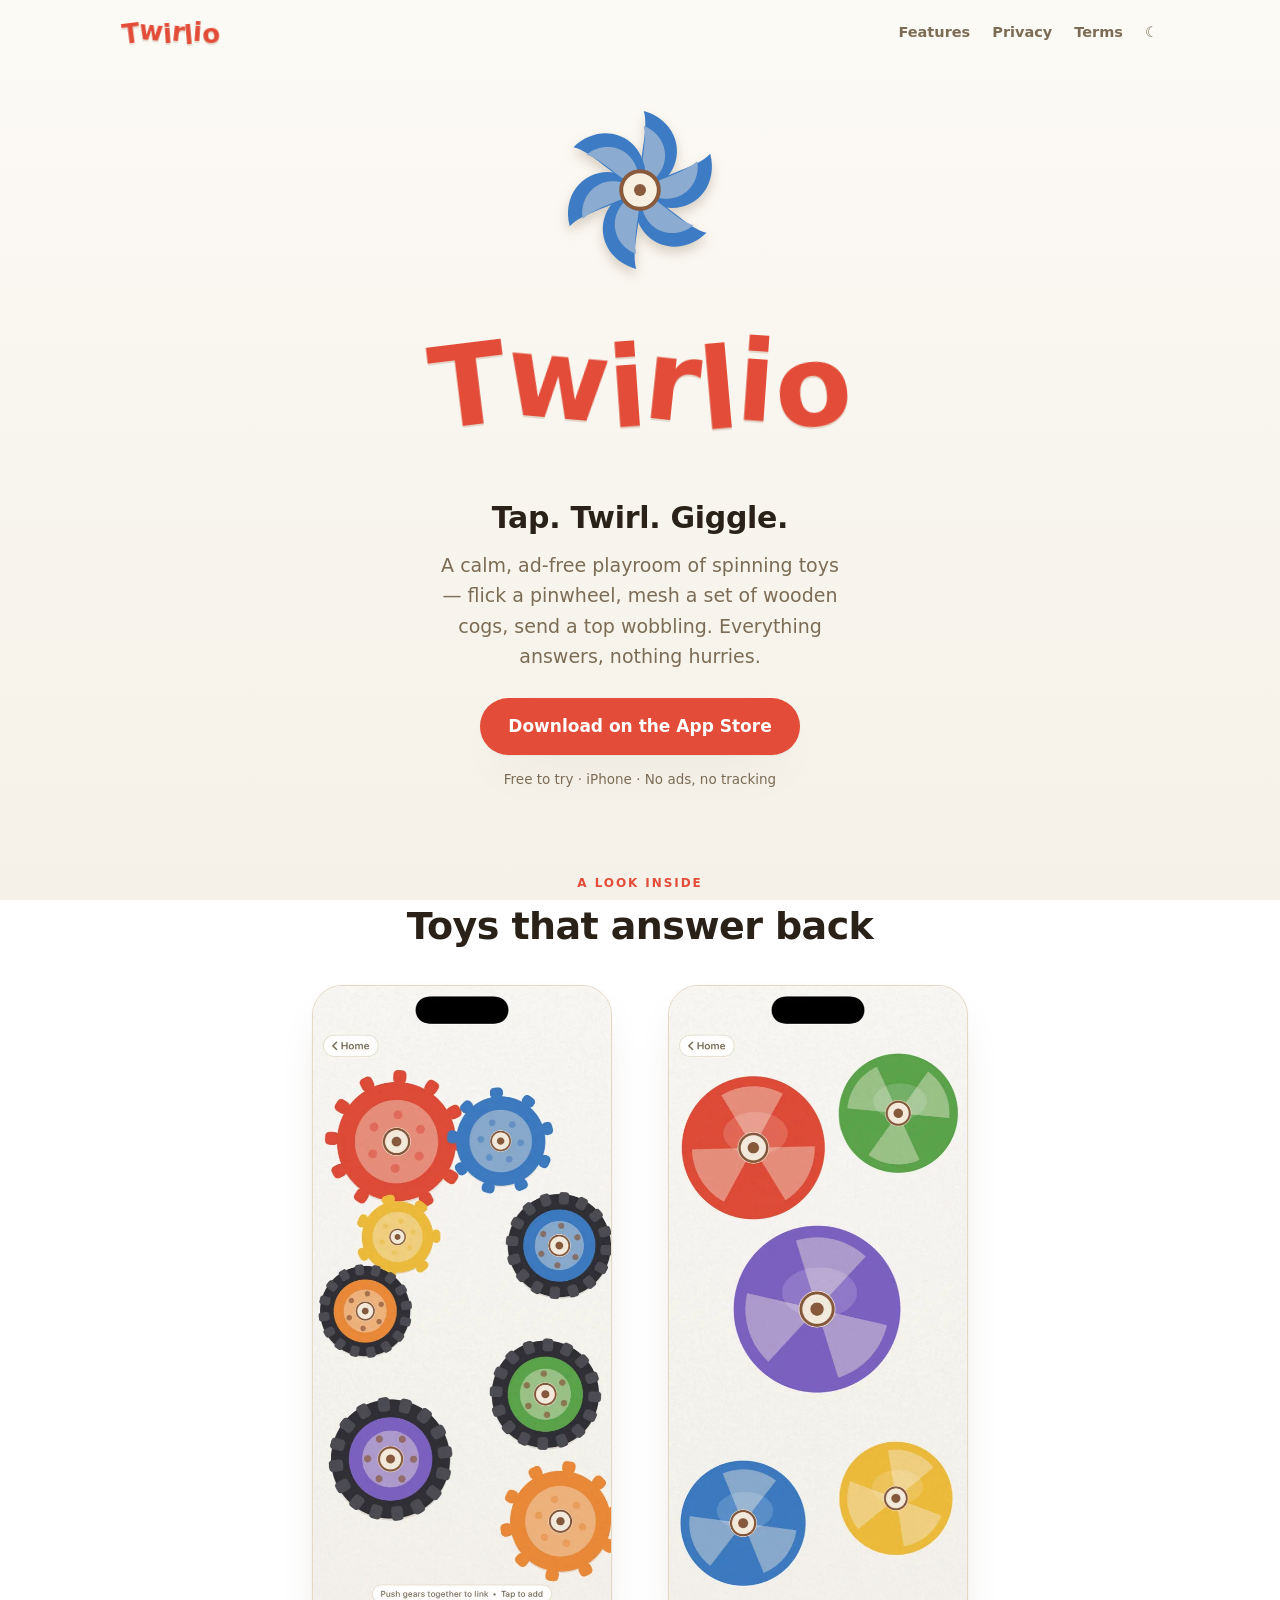
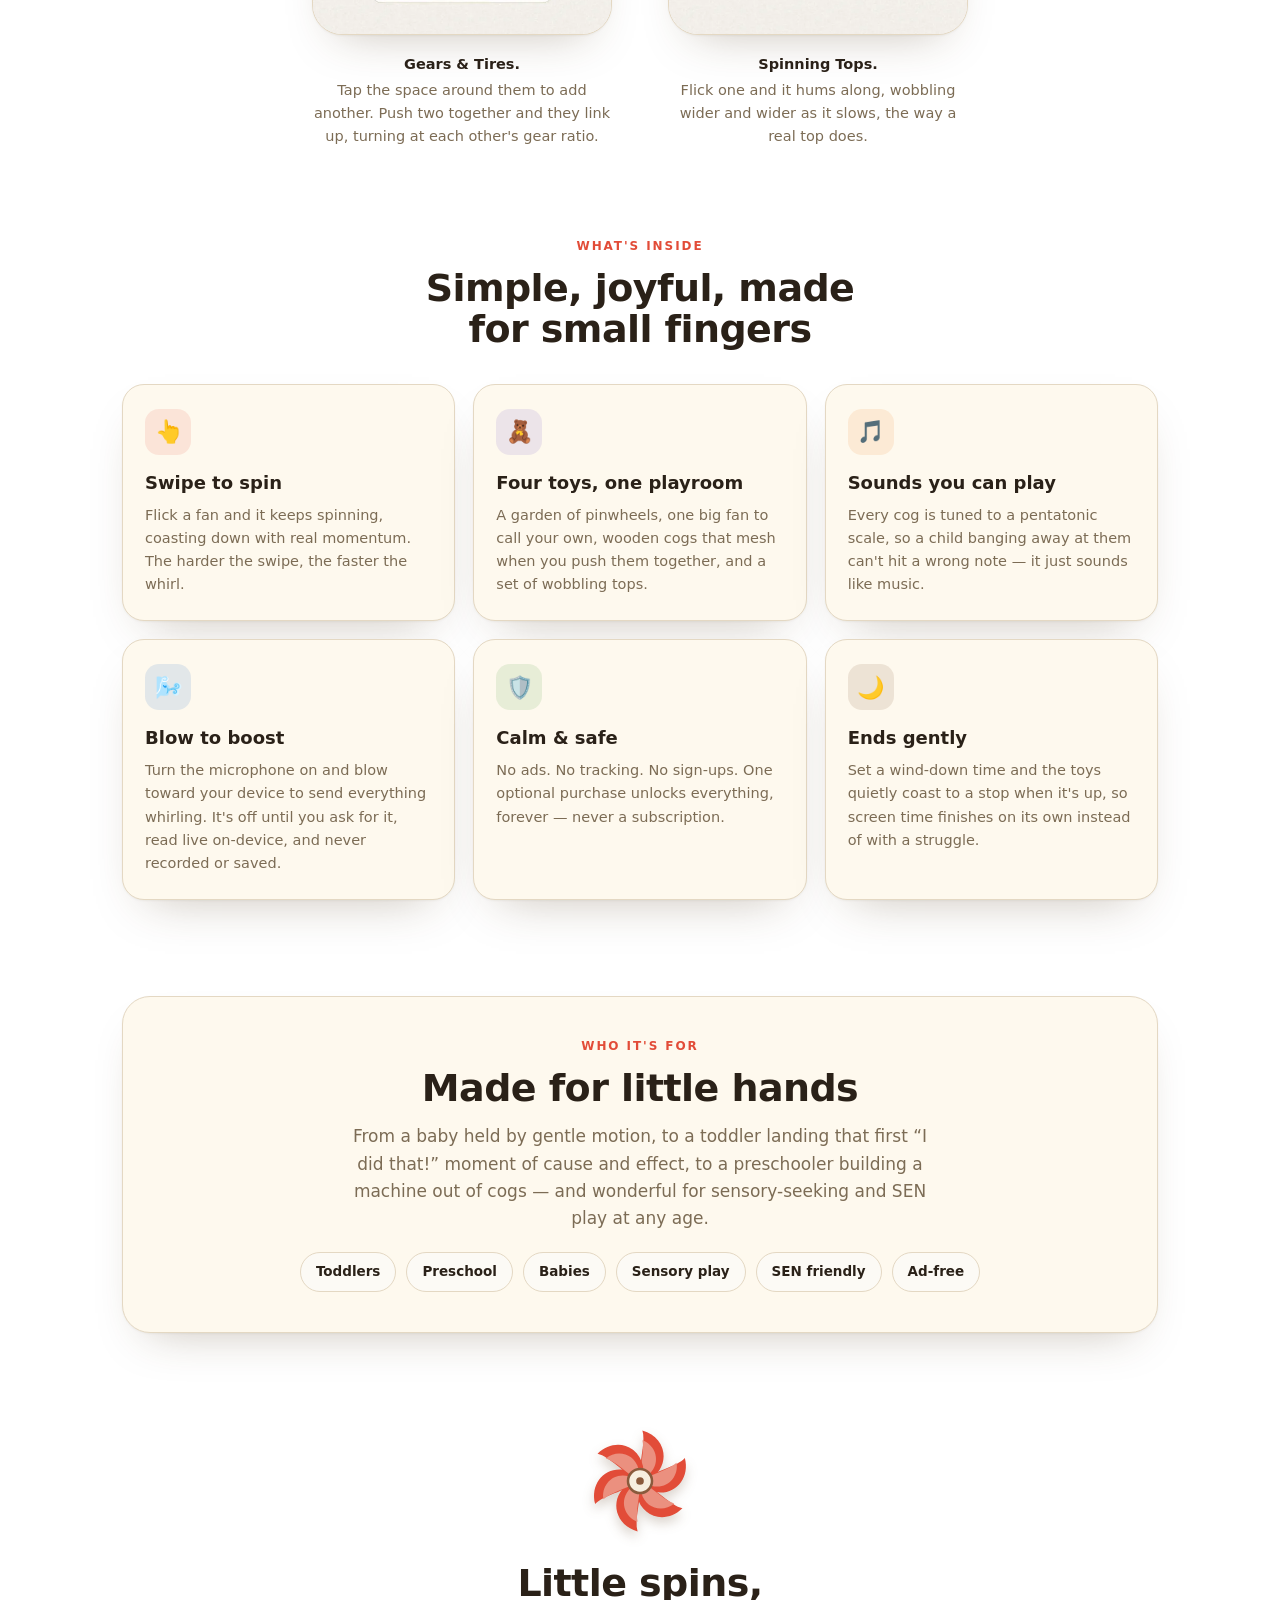
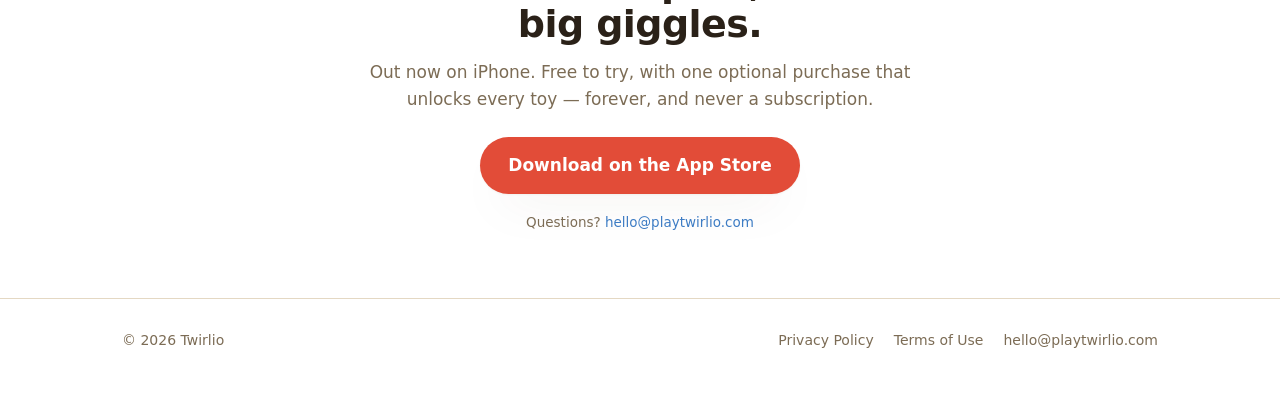
==== commit 1c50c5ba: "Twirlio is live — swap in real download links The hero badge said "Coming soon to the App Store" and" ====
--- a/index.html
+++ b/index.html
@@ -27,7 +27,7 @@
   <meta name="theme-color" content="#FCFAF5" />
   <link rel="icon" href="icon.png" />
   <link rel="apple-touch-icon" href="icon.png" />
-  <link rel="stylesheet" href="styles.css?v=3" />
+  <link rel="stylesheet" href="styles.css?v=4" />
   <script type="application/ld+json">
   {
     "@context": "https://schema.org",
@@ -38,6 +38,8 @@
     "applicationSubCategory": "Kids",
     "operatingSystem": "iOS 17.0 or later",
     "url": "https://www.playtwirlio.com/",
+    "downloadUrl": "https://apps.apple.com/us/app/twirlio-calm-spinning-toys/id6793940018",
+    "installUrl": "https://apps.apple.com/us/app/twirlio-calm-spinning-toys/id6793940018",
     "image": "https://www.playtwirlio.com/og-cover.png",
     "inLanguage": "en",
     "offers": {
@@ -77,7 +79,10 @@
       </div>
       <p class="tagline">Tap. Twirl. Giggle.</p>
       <p class="dek">A calm, ad-free playroom of spinning toys — flick a pinwheel, mesh a set of wooden cogs, send a top wobbling. Everything answers, nothing hurries.</p>
-      <span class="badge"><span class="dot"></span>Coming soon to the App Store</span>
+      <a class="btn hero-btn" href="https://apps.apple.com/us/app/twirlio-calm-spinning-toys/id6793940018">
+        Download on the App Store
+      </a>
+      <p class="micro">Free to try · iPhone · No ads, no tracking</p>
     </header>
 
     <section id="look">
@@ -159,8 +164,9 @@
     <section class="cta">
       <div class="fanhost" data-color="#E24C38" data-size="120" data-dur="5" data-rev style="margin:0 auto 22px"></div>
       <h2>Little spins, big giggles.</h2>
-      <p class="lead" style="margin-bottom:24px">Twirlio is on its way to iPhone. Follow along for the launch.</p>
-      <a class="btn" href="mailto:hello@playtwirlio.com">Get launch updates</a>
+      <p class="lead" style="margin-bottom:24px">Out now on iPhone. Free to try, with one optional purchase that unlocks every toy — forever, and never a subscription.</p>
+      <a class="btn" href="https://apps.apple.com/us/app/twirlio-calm-spinning-toys/id6793940018">Download on the App Store</a>
+      <p class="micro" style="margin-top:18px">Questions? <a href="mailto:hello@playtwirlio.com">hello@playtwirlio.com</a></p>
     </section>
   </div>
 
--- a/styles.css
+++ b/styles.css
@@ -121,3 +121,7 @@
   position:absolute;width:1px;height:1px;padding:0;margin:-1px;
   overflow:hidden;clip:rect(0 0 0 0);clip-path:inset(50%);white-space:nowrap;border:0;
 }
+
+/* Launch CTA — the hero badge became a real download button. */
+.hero-btn{margin-top:4px}
+.micro{color:var(--ink-soft);font-size:13.5px;margin:14px 0 0}
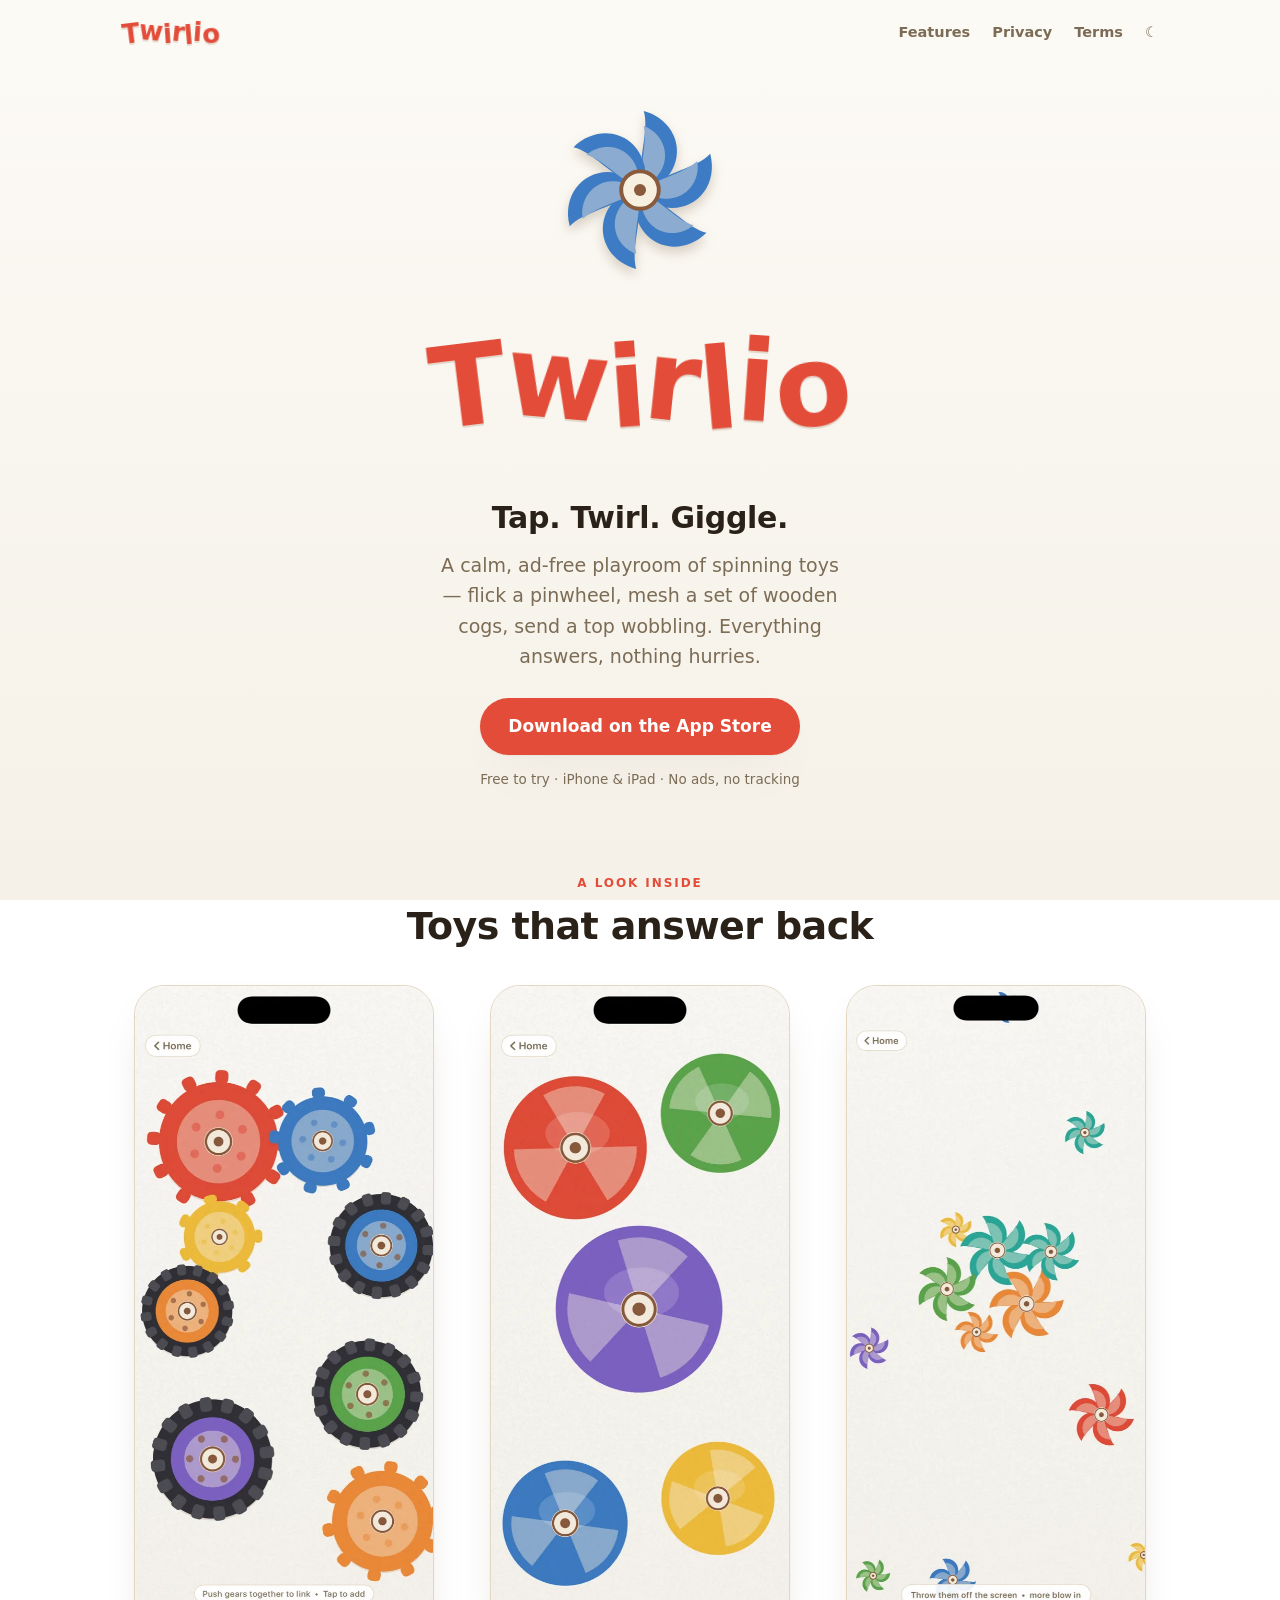
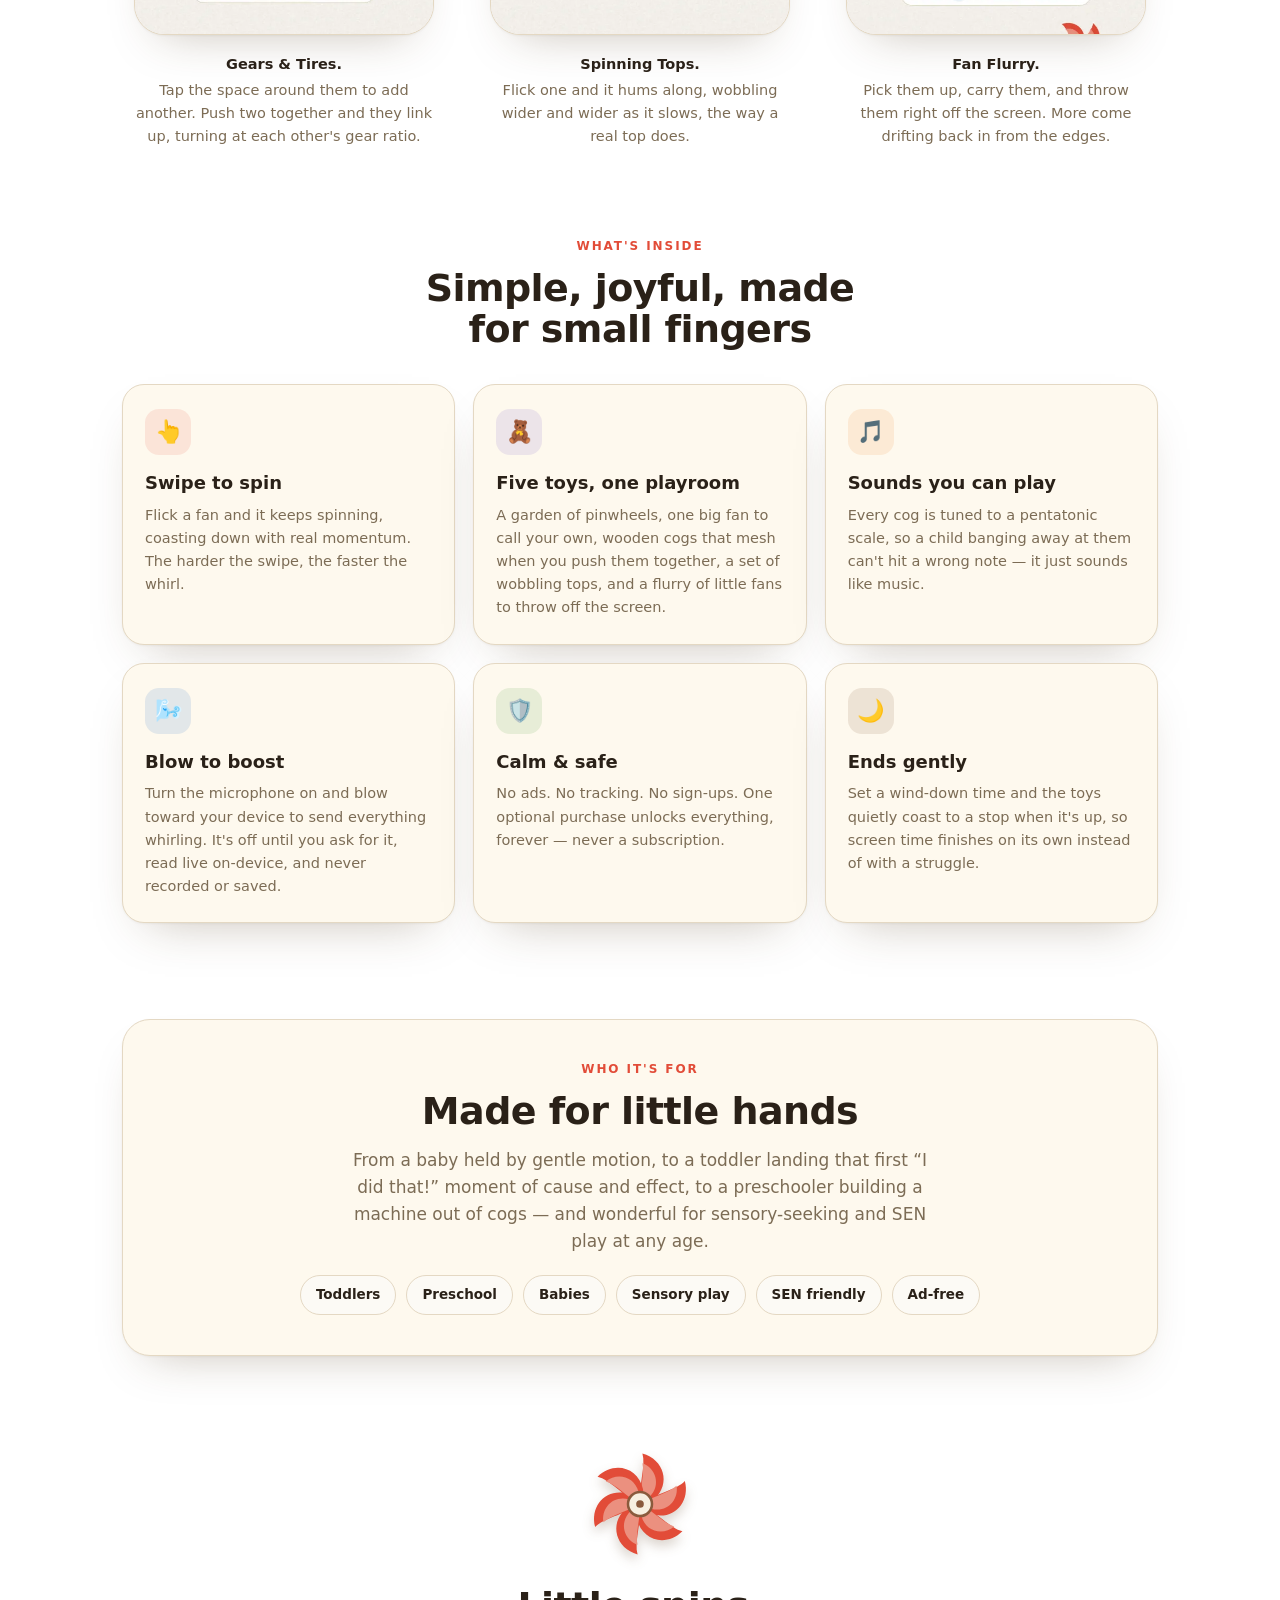
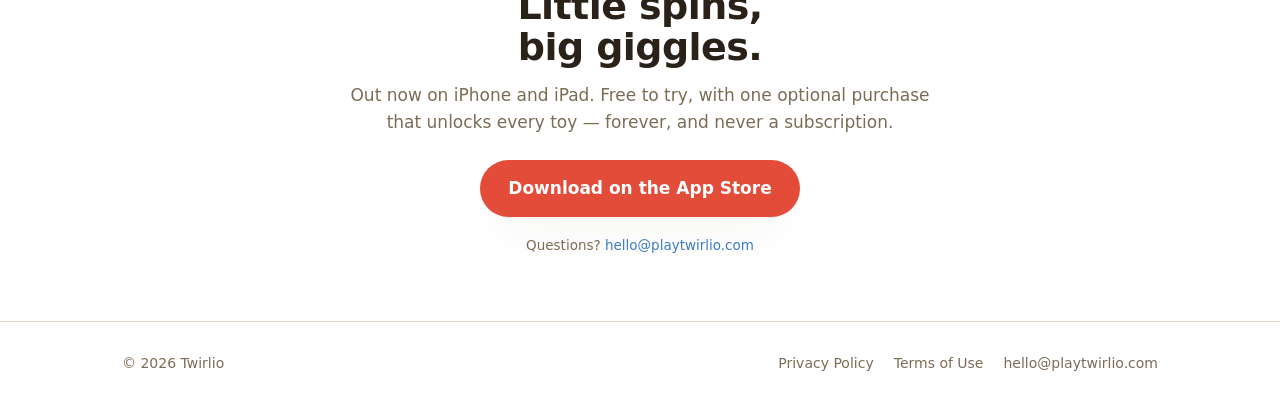
==== commit fe3a4331: "Add Fan Flurry and iPad to the site copy 1.1.0 adds a fifth toy and makes the app universal, which l" ====
--- a/index.html
+++ b/index.html
@@ -33,10 +33,10 @@
     "@context": "https://schema.org",
     "@type": "SoftwareApplication",
     "name": "Twirlio",
-    "description": "A calm, ad-free playroom of spinning toys for toddlers and preschoolers — pinwheels, meshing wooden cogs and spinning tops. No ads, no tracking, no subscription.",
+    "description": "A calm, ad-free playroom of five spinning toys for toddlers and preschoolers — pinwheels, meshing wooden cogs, spinning tops and a flurry of little fans to throw. No ads, no tracking, no subscription.",
     "applicationCategory": "GameApplication",
     "applicationSubCategory": "Kids",
-    "operatingSystem": "iOS 17.0 or later",
+    "operatingSystem": "iOS 17.0 or later, iPadOS 17.0 or later",
     "url": "https://www.playtwirlio.com/",
     "downloadUrl": "https://apps.apple.com/us/app/twirlio-calm-spinning-toys/id6793940018",
     "installUrl": "https://apps.apple.com/us/app/twirlio-calm-spinning-toys/id6793940018",
@@ -79,10 +79,10 @@
       </div>
       <p class="tagline">Tap. Twirl. Giggle.</p>
       <p class="dek">A calm, ad-free playroom of spinning toys — flick a pinwheel, mesh a set of wooden cogs, send a top wobbling. Everything answers, nothing hurries.</p>
-      <a class="btn hero-btn" href="https://apps.apple.com/us/app/twirlio-calm-spinning-toys/id6793940018">
+      <a class="btn hero-btn" href="https://apps.apple.com/us/app/twirlio-calm-spinning-toys/id6793940018?ct=website_hero">
         Download on the App Store
       </a>
-      <p class="micro">Free to try · iPhone · No ads, no tracking</p>
+      <p class="micro">Free to try · iPhone &amp; iPad · No ads, no tracking</p>
     </header>
 
     <section id="look">
@@ -105,6 +105,14 @@
           </picture>
           <figcaption><strong>Spinning Tops.</strong> Flick one and it hums along, wobbling wider and wider as it slows, the way a real top does.</figcaption>
         </figure>
+        <figure>
+          <picture>
+            <source srcset="shot-flurry.webp" type="image/webp" />
+            <img src="shot-flurry.png" width="570" height="1240" loading="lazy" decoding="async"
+                 alt="Fan Flurry in Twirlio: a dozen small pinwheels in teal, orange, red, purple and yellow scattered across the screen, some clustered together and others drifting near the edges." />
+          </picture>
+          <figcaption><strong>Fan Flurry.</strong> Pick them up, carry them, and throw them right off the screen. More come drifting back in from the edges.</figcaption>
+        </figure>
       </div>
     </section>
 
@@ -119,8 +127,8 @@
         </div>
         <div class="card">
           <div class="ic" style="background:rgba(126,98,196,.14)">🧸</div>
-          <h3>Four toys, one playroom</h3>
-          <p>A garden of pinwheels, one big fan to call your own, wooden cogs that mesh when you push them together, and a set of wobbling tops.</p>
+          <h3>Five toys, one playroom</h3>
+          <p>A garden of pinwheels, one big fan to call your own, wooden cogs that mesh when you push them together, a set of wobbling tops, and a flurry of little fans to throw off the screen.</p>
         </div>
         <div class="card">
           <div class="ic" style="background:rgba(240,140,60,.14)">🎵</div>
@@ -164,8 +172,8 @@
     <section class="cta">
       <div class="fanhost" data-color="#E24C38" data-size="120" data-dur="5" data-rev style="margin:0 auto 22px"></div>
       <h2>Little spins, big giggles.</h2>
-      <p class="lead" style="margin-bottom:24px">Out now on iPhone. Free to try, with one optional purchase that unlocks every toy — forever, and never a subscription.</p>
-      <a class="btn" href="https://apps.apple.com/us/app/twirlio-calm-spinning-toys/id6793940018">Download on the App Store</a>
+      <p class="lead" style="margin-bottom:24px">Out now on iPhone and iPad. Free to try, with one optional purchase that unlocks every toy — forever, and never a subscription.</p>
+      <a class="btn" href="https://apps.apple.com/us/app/twirlio-calm-spinning-toys/id6793940018?ct=website_footer">Download on the App Store</a>
       <p class="micro" style="margin-top:18px">Questions? <a href="mailto:hello@playtwirlio.com">hello@playtwirlio.com</a></p>
     </section>
   </div>
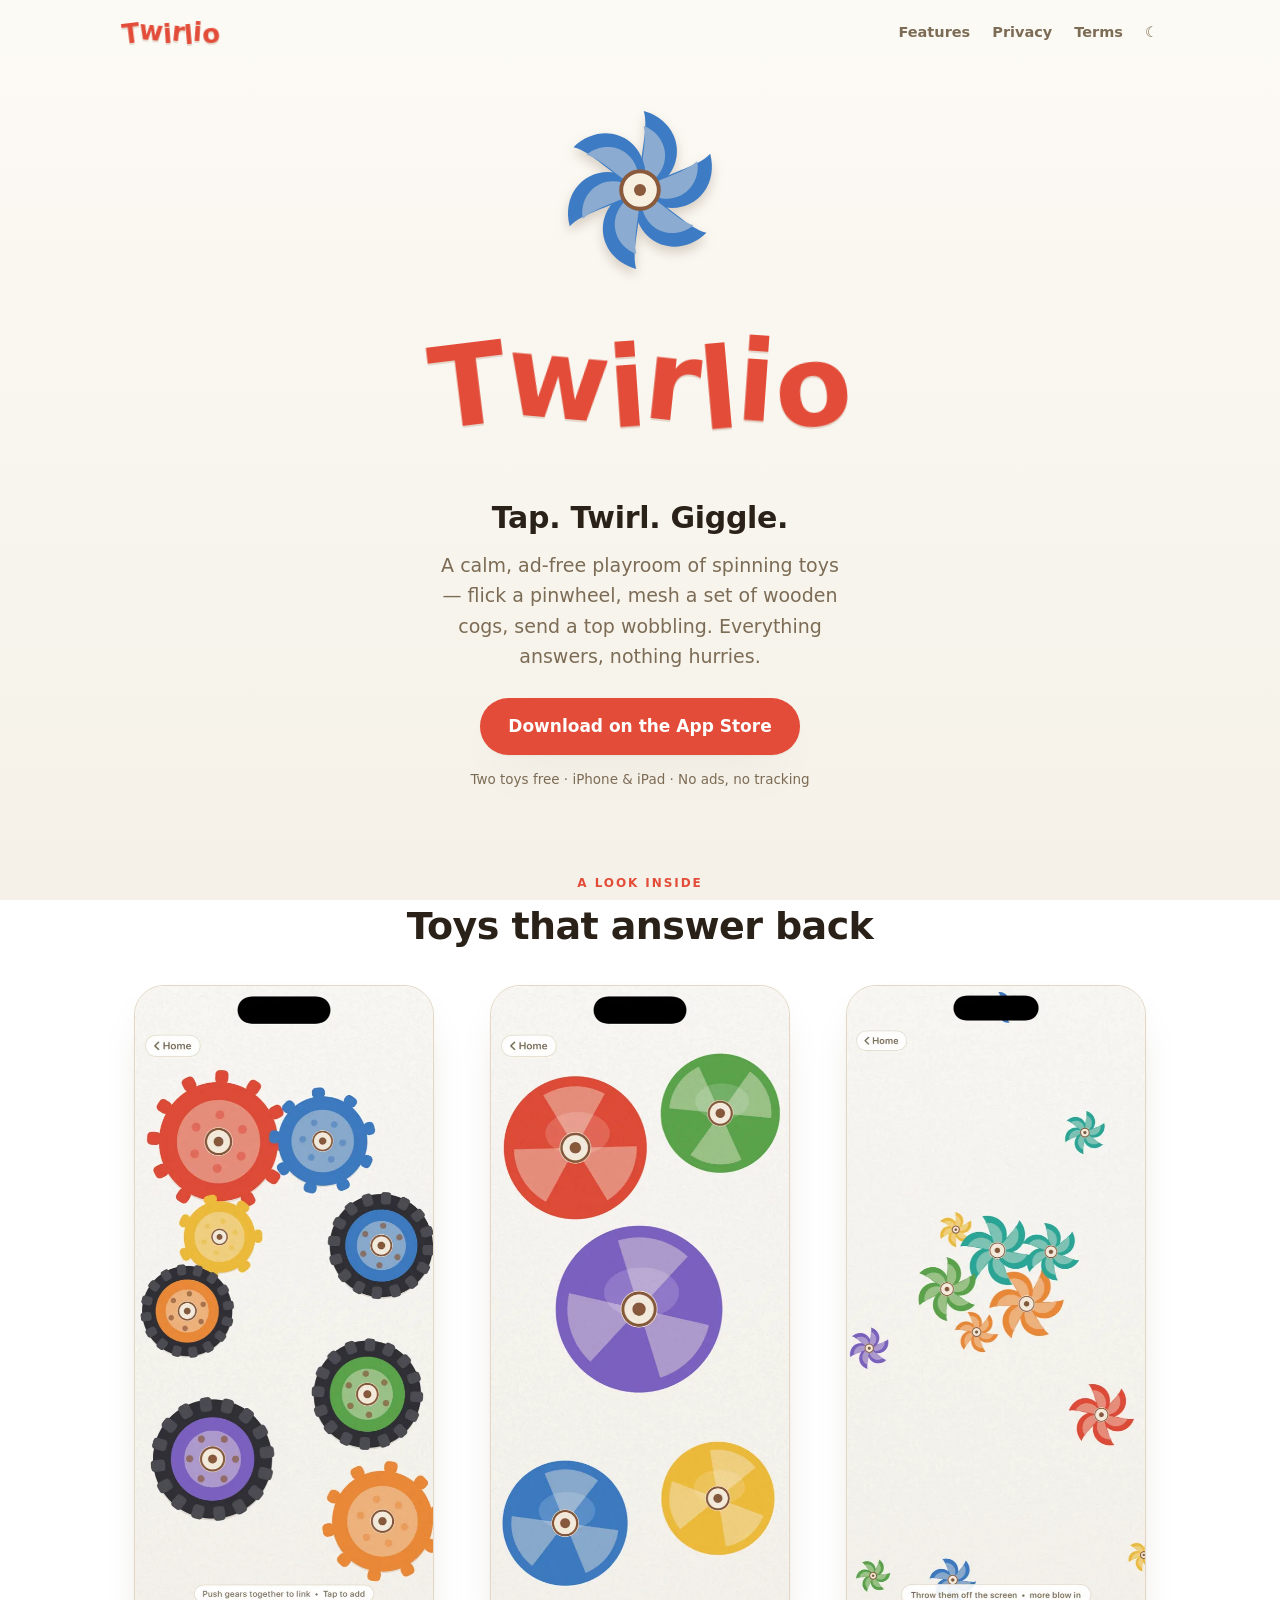
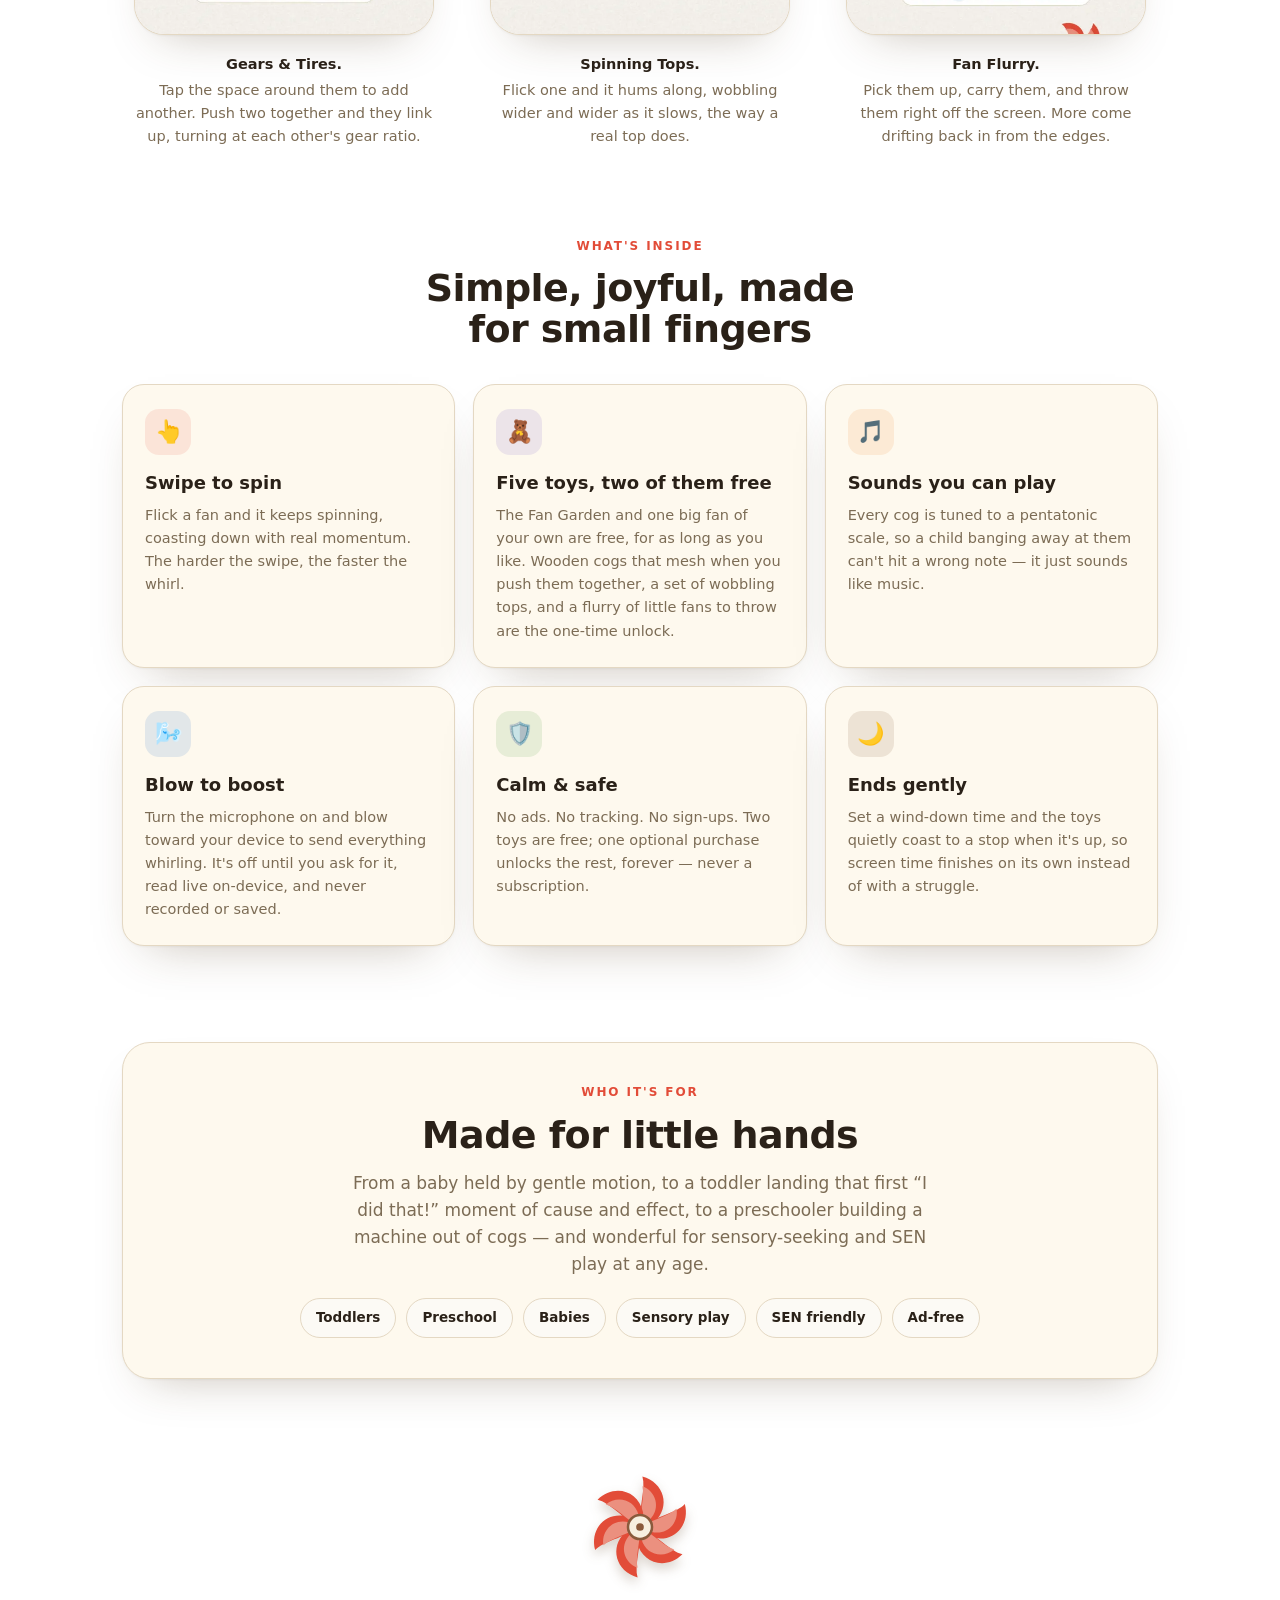
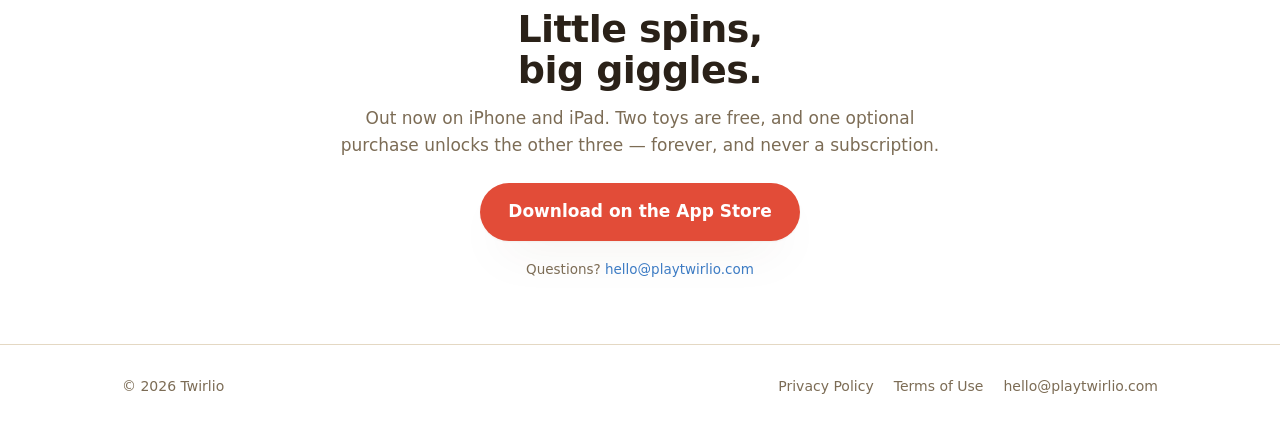
==== commit 455d5449: "Say that two toys are free, not one The Fan Garden joins the Single Fan in the free tier in 1.2.0, s" ====
--- a/index.html
+++ b/index.html
@@ -46,7 +46,7 @@
       "@type": "Offer",
       "price": "0",
       "priceCurrency": "USD",
-      "description": "Free to download. One optional in-app purchase unlocks every toy."
+      "description": "Free to download, with two toys free to play. One optional in-app purchase unlocks the remaining three."
     },
     "author": { "@type": "Person", "name": "Eric Domingo" }
   }
@@ -82,7 +82,7 @@
       <a class="btn hero-btn" href="https://apps.apple.com/us/app/twirlio-calm-spinning-toys/id6793940018?ct=website_hero">
         Download on the App Store
       </a>
-      <p class="micro">Free to try · iPhone &amp; iPad · No ads, no tracking</p>
+      <p class="micro">Two toys free · iPhone &amp; iPad · No ads, no tracking</p>
     </header>
 
     <section id="look">
@@ -127,8 +127,8 @@
         </div>
         <div class="card">
           <div class="ic" style="background:rgba(126,98,196,.14)">🧸</div>
-          <h3>Five toys, one playroom</h3>
-          <p>A garden of pinwheels, one big fan to call your own, wooden cogs that mesh when you push them together, a set of wobbling tops, and a flurry of little fans to throw off the screen.</p>
+          <h3>Five toys, two of them free</h3>
+          <p>The Fan Garden and one big fan of your own are free, for as long as you like. Wooden cogs that mesh when you push them together, a set of wobbling tops, and a flurry of little fans to throw are the one-time unlock.</p>
         </div>
         <div class="card">
           <div class="ic" style="background:rgba(240,140,60,.14)">🎵</div>
@@ -143,7 +143,7 @@
         <div class="card">
           <div class="ic" style="background:rgba(92,166,76,.14)">🛡️</div>
           <h3>Calm &amp; safe</h3>
-          <p>No ads. No tracking. No sign-ups. One optional purchase unlocks everything, forever — never a subscription.</p>
+          <p>No ads. No tracking. No sign-ups. Two toys are free; one optional purchase unlocks the rest, forever — never a subscription.</p>
         </div>
         <div class="card">
           <div class="ic" style="background:rgba(138,90,60,.14)">🌙</div>
@@ -172,7 +172,7 @@
     <section class="cta">
       <div class="fanhost" data-color="#E24C38" data-size="120" data-dur="5" data-rev style="margin:0 auto 22px"></div>
       <h2>Little spins, big giggles.</h2>
-      <p class="lead" style="margin-bottom:24px">Out now on iPhone and iPad. Free to try, with one optional purchase that unlocks every toy — forever, and never a subscription.</p>
+      <p class="lead" style="margin-bottom:24px">Out now on iPhone and iPad. Two toys are free, and one optional purchase unlocks the other three — forever, and never a subscription.</p>
       <a class="btn" href="https://apps.apple.com/us/app/twirlio-calm-spinning-toys/id6793940018?ct=website_footer">Download on the App Store</a>
       <p class="micro" style="margin-top:18px">Questions? <a href="mailto:hello@playtwirlio.com">hello@playtwirlio.com</a></p>
     </section>
